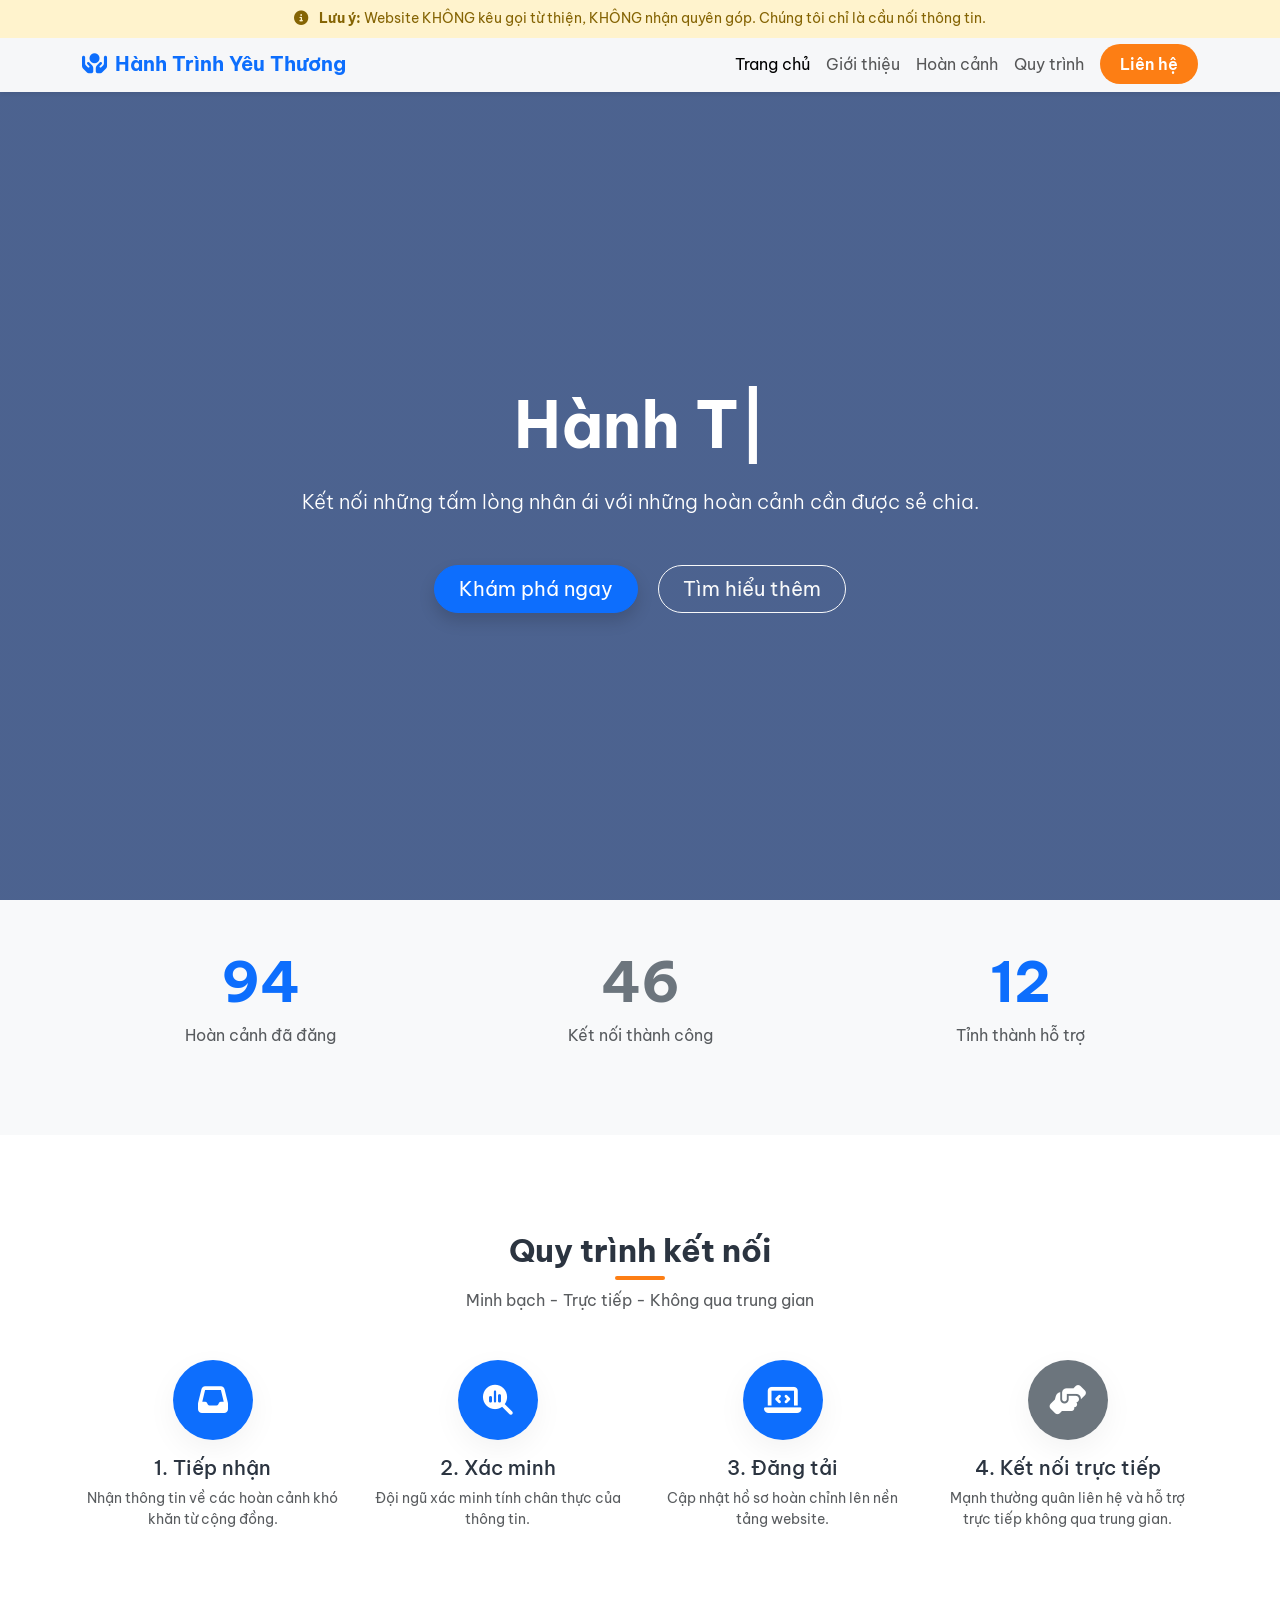
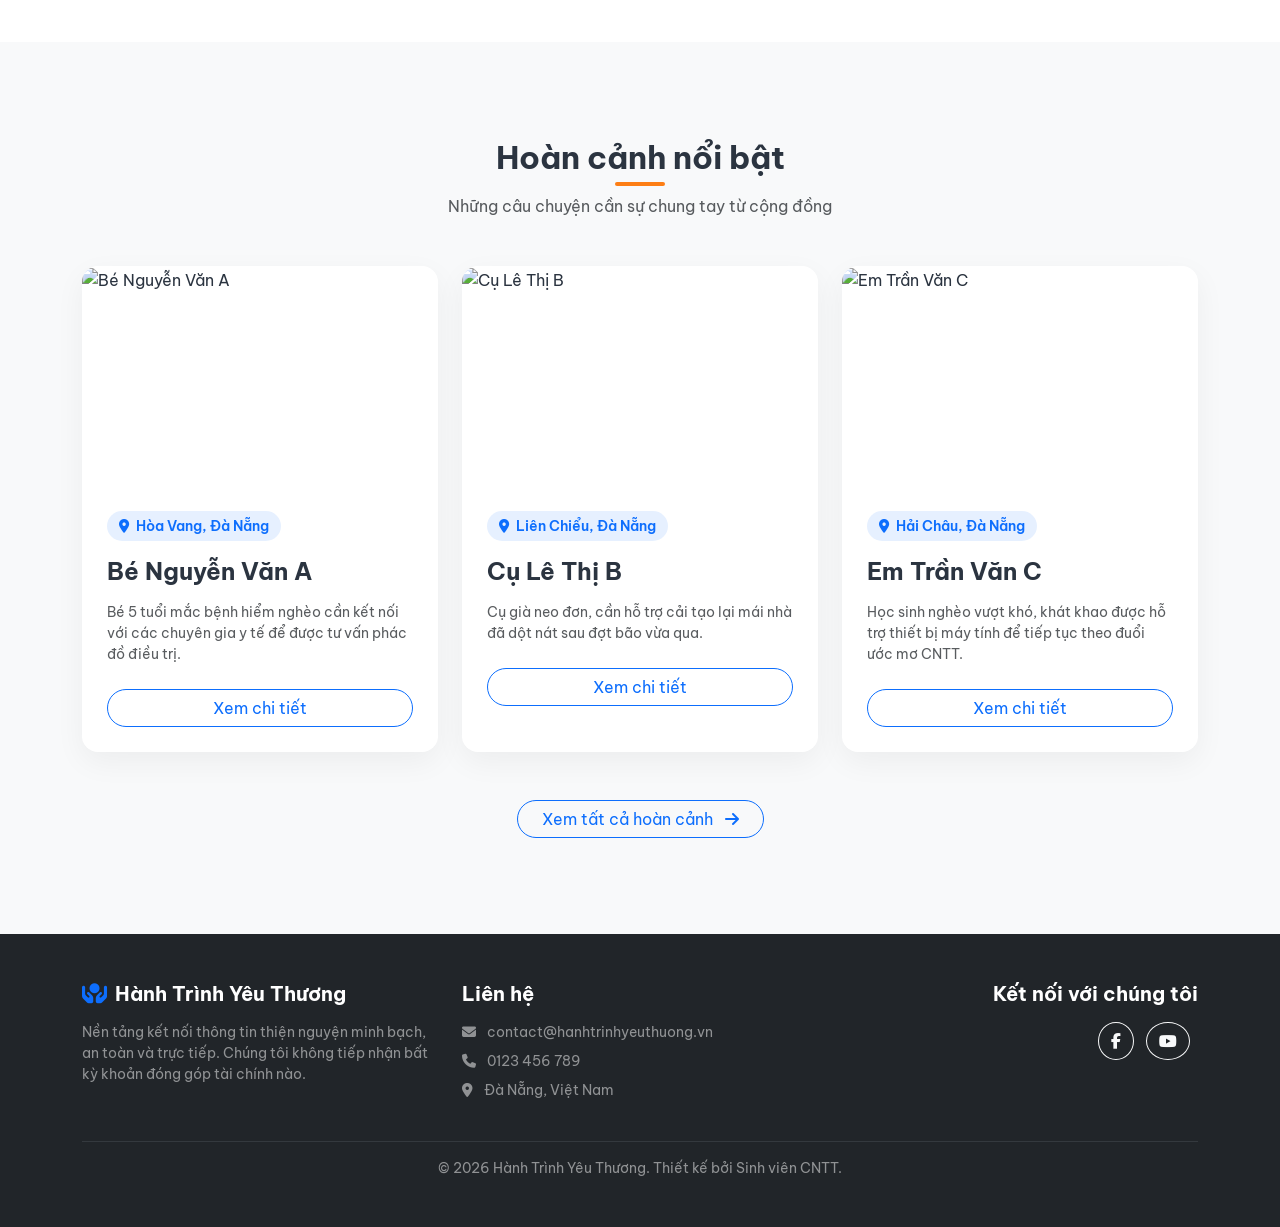
==== index.html @ 18b59dd8 "Add files via upload" ====
<!DOCTYPE html>
<html lang="vi">
<head>
    <meta charset="UTF-8">
    <meta name="viewport" content="width=device-width, initial-scale=1.0">
    <title>Hành Trình Yêu Thương | Cầu Nối Nhân Ái</title>
    
    <link href="https://cdn.jsdelivr.net/npm/bootstrap@5.3.2/dist/css/bootstrap.min.css" rel="stylesheet">
    <link rel="stylesheet" href="https://cdnjs.cloudflare.com/ajax/libs/font-awesome/6.4.2/css/all.min.css">
    <link href="https://unpkg.com/aos@2.3.1/dist/aos.css" rel="stylesheet">
    <link href="https://fonts.googleapis.com/css2?family=Be+Vietnam+Pro:wght@300;400;500;600;700&display=swap" rel="stylesheet">
    <link rel="stylesheet" href="style.css">
</head>
<body>

    <div id="loader">
        <div class="spinner-border text-primary" role="status">
            <span class="visually-hidden">Đang tải...</span>
        </div>
    </div>

    <nav class="navbar navbar-expand-lg fixed-top shadow-sm" id="mainNav">
        <div class="container">
            <a class="navbar-brand fw-bold text-primary" href="#">
                <i class="fa-solid fa-hands-holding-circle me-2"></i>Hành Trình Yêu Thương
            </a>
            <button class="navbar-toggler" type="button" data-bs-toggle="collapse" data-bs-target="#navbarNav">
                <span class="navbar-toggler-icon"></span>
            </button>
            <div class="collapse navbar-collapse" id="navbarNav">
                <ul class="navbar-nav ms-auto">
                    <li class="nav-item"><a class="nav-link active" href="#home">Trang chủ</a></li>
                    <li class="nav-item"><a class="nav-link" href="#about">Giới thiệu</a></li>
                    <li class="nav-item"><a class="nav-link" href="#cases">Hoàn cảnh</a></li>
                    <li class="nav-item"><a class="nav-link" href="#process">Quy trình</a></li>
                    <li class="nav-item"><a class="nav-link btn-contact ms-2" href="#contact">Liên hệ</a></li>
                </ul>
            </div>
        </div>
    </nav>

    <div class="disclaimer-banner">
        <div class="container text-center">
            <i class="fa-solid fa-circle-info me-2"></i>
            <strong>Lưu ý:</strong> Website KHÔNG kêu gọi từ thiện, KHÔNG nhận quyên góp. Chúng tôi chỉ là cầu nối thông tin.
        </div>
    </div>

    <section id="home" class="hero d-flex align-items-center">
        <div class="container text-center text-white" data-aos="fade-up" data-aos-duration="1000">
            <h1 class="display-3 fw-bold mb-4">
                <span id="typing-text"></span><span class="cursor">|</span>
            </h1>
            <p class="lead mb-5">Kết nối những tấm lòng nhân ái với những hoàn cảnh cần được sẻ chia.</p>
            <div>
                <a href="#cases" class="btn btn-primary btn-lg rounded-pill me-3 px-4 shadow">Khám phá ngay</a>
                <a href="#about" class="btn btn-outline-light btn-lg rounded-pill px-4">Tìm hiểu thêm</a>
            </div>
        </div>
    </section>

    <section class="stats-section py-5 bg-light">
        <div class="container">
            <div class="row text-center">
                <div class="col-md-4 mb-4" data-aos="fade-up" data-aos-delay="100">
                    <h2 class="display-4 fw-bold text-primary counter" data-target="150">0</h2>
                    <p class="text-muted">Hoàn cảnh đã đăng</p>
                </div>
                <div class="col-md-4 mb-4" data-aos="fade-up" data-aos-delay="200">
                    <h2 class="display-4 fw-bold text-secondary counter" data-target="85">0</h2>
                    <p class="text-muted">Kết nối thành công</p>
                </div>
                <div class="col-md-4 mb-4" data-aos="fade-up" data-aos-delay="300">
                    <h2 class="display-4 fw-bold text-primary counter" data-target="12">0</h2>
                    <p class="text-muted">Tỉnh thành hỗ trợ</p>
                </div>
            </div>
        </div>
    </section>

    <section id="process" class="py-5">
        <div class="container py-5">
            <div class="text-center mb-5" data-aos="fade-up">
                <h2 class="fw-bold section-title">Quy trình kết nối</h2>
                <p class="text-muted">Minh bạch - Trực tiếp - Không qua trung gian</p>
            </div>
            <div class="row g-4">
                <div class="col-md-3 text-center" data-aos="zoom-in" data-aos-delay="100">
                    <div class="process-icon bg-primary text-white mb-3"><i class="fa-solid fa-inbox"></i></div>
                    <h5>1. Tiếp nhận</h5>
                    <p class="small text-muted">Nhận thông tin về các hoàn cảnh khó khăn từ cộng đồng.</p>
                </div>
                <div class="col-md-3 text-center" data-aos="zoom-in" data-aos-delay="200">
                    <div class="process-icon bg-primary text-white mb-3"><i class="fa-solid fa-magnifying-glass-chart"></i></div>
                    <h5>2. Xác minh</h5>
                    <p class="small text-muted">Đội ngũ xác minh tính chân thực của thông tin.</p>
                </div>
                <div class="col-md-3 text-center" data-aos="zoom-in" data-aos-delay="300">
                    <div class="process-icon bg-primary text-white mb-3"><i class="fa-solid fa-laptop-code"></i></div>
                    <h5>3. Đăng tải</h5>
                    <p class="small text-muted">Cập nhật hồ sơ hoàn chỉnh lên nền tảng website.</p>
                </div>
                <div class="col-md-3 text-center" data-aos="zoom-in" data-aos-delay="400">
                    <div class="process-icon bg-secondary text-white mb-3"><i class="fa-solid fa-handshake-angle"></i></div>
                    <h5>4. Kết nối trực tiếp</h5>
                    <p class="small text-muted">Mạnh thường quân liên hệ và hỗ trợ trực tiếp không qua trung gian.</p>
                </div>
            </div>
        </div>
    </section>

    <section id="cases" class="py-5 bg-light">
        <div class="container py-5">
            <div class="text-center mb-5" data-aos="fade-up">
                <h2 class="fw-bold section-title">Hoàn cảnh nổi bật</h2>
                <p class="text-muted">Những câu chuyện cần sự chung tay từ cộng đồng</p>
            </div>
            <div class="row g-4" id="cases-container">
                </div>
            <div class="text-center mt-5">
                <a href="#" class="btn btn-outline-primary rounded-pill px-4">Xem tất cả hoàn cảnh <i class="fa-solid fa-arrow-right ms-2"></i></a>
            </div>
        </div>
    </section>

    <footer class="bg-dark text-white py-5">
        <div class="container">
            <div class="row g-4">
                <div class="col-md-4">
                    <h5 class="fw-bold mb-3"><i class="fa-solid fa-hands-holding-circle me-2 text-primary"></i>Hành Trình Yêu Thương</h5>
                    <p class="small text-white-50">Nền tảng kết nối thông tin thiện nguyện minh bạch, an toàn và trực tiếp. Chúng tôi không tiếp nhận bất kỳ khoản đóng góp tài chính nào.</p>
                </div>
                <div class="col-md-4">
                    <h5 class="fw-bold mb-3">Liên hệ</h5>
                    <ul class="list-unstyled small text-white-50">
                        <li class="mb-2"><i class="fa-solid fa-envelope me-2"></i> contact@hanhtrinhyeuthuong.vn</li>
                        <li class="mb-2"><i class="fa-solid fa-phone me-2"></i> 0123 456 789</li>
                        <li class="mb-2"><i class="fa-solid fa-location-dot me-2"></i> Đà Nẵng, Việt Nam</li>
                    </ul>
                </div>
                <div class="col-md-4 text-md-end">
                    <h5 class="fw-bold mb-3">Kết nối với chúng tôi</h5>
                    <a href="#" class="btn btn-outline-light rounded-circle me-2"><i class="fa-brands fa-facebook-f"></i></a>
                    <a href="#" class="btn btn-outline-light rounded-circle me-2"><i class="fa-brands fa-youtube"></i></a>
                </div>
            </div>
            <hr class="mt-4 mb-3 border-secondary">
            <div class="text-center small text-white-50">
                &copy; 2026 Hành Trình Yêu Thương. Thiết kế bởi Sinh viên CNTT.
            </div>
        </div>
    </footer>

    <a href="#" id="back-to-top" class="btn btn-primary rounded-circle"><i class="fa-solid fa-arrow-up"></i></a>

    <script src="https://cdn.jsdelivr.net/npm/bootstrap@5.3.2/dist/js/bootstrap.bundle.min.js"></script>
    <script src="https://unpkg.com/aos@2.3.1/dist/aos.js"></script>
    <script src="script.js"></script>
</body>
</html>
---- style.css ----
/* VARIABLES */
:root {
    --primary-color: #0d6efd; /* Xanh dương chuyên nghiệp */
    --secondary-color: #fd7e14; /* Cam nhạt, ấm áp */
    --text-dark: #2b3440;
    --text-muted: #6c757d;
    --bg-light: #f8f9fa;
    --card-shadow: 0 10px 30px rgba(0, 0, 0, 0.05);
    --hover-shadow: 0 15px 35px rgba(13, 110, 253, 0.15);
    --border-radius: 16px;
}

body {
    font-family: 'Be Vietnam Pro', sans-serif;
    color: var(--text-dark);
    scroll-behavior: smooth;
    overflow-x: hidden;
}

/* LOADER */
#loader {
    position: fixed;
    inset: 0;
    background: white;
    z-index: 9999;
    display: flex;
    justify-content: center;
    align-items: center;
    transition: opacity 0.5s ease;
}

/* NAVBAR & DISCLAIMER */
.disclaimer-banner {
    background-color: #fff3cd;
    color: #856404;
    font-size: 0.9rem;
    padding: 8px 0;
    position: fixed;
    top: 0;
    width: 100%;
    z-index: 1040;
}

#mainNav {
    top: 36px; /* Below disclaimer */
    background: rgba(255, 255, 255, 0.95);
    backdrop-filter: blur(10px);
    transition: all 0.3s ease;
}

.btn-contact {
    background-color: var(--secondary-color);
    color: white !important;
    border-radius: 50px;
    padding: 8px 20px !important;
    font-weight: 600;
}

.btn-contact:hover {
    background-color: #e86b00;
    transform: translateY(-2px);
}

/* HERO SECTION */
.hero {
    height: 100vh;
    background: linear-gradient(rgba(0, 32, 96, 0.7), rgba(0, 32, 96, 0.7)), 
                url('https://images.unsplash.com/photo-1593113565214-80afcb4a4771?ixlib=rb-4.0.3&auto=format&fit=crop&w=1920&q=80') center/cover no-repeat;
    background-attachment: fixed;
    padding-top: 100px;
}

.cursor {
    animation: blink 0.7s infinite;
}
@keyframes blink { 0%, 100% { opacity: 1; } 50% { opacity: 0; } }

/* SECTION TITLES */
.section-title {
    position: relative;
    display: inline-block;
    padding-bottom: 10px;
}
.section-title::after {
    content: '';
    position: absolute;
    width: 50px;
    height: 4px;
    background: var(--secondary-color);
    bottom: 0;
    left: 50%;
    transform: translateX(-50%);
    border-radius: 2px;
}

/* PROCESS ICONS */
.process-icon {
    width: 80px;
    height: 80px;
    border-radius: 50%;
    display: flex;
    justify-content: center;
    align-items: center;
    font-size: 30px;
    margin: 0 auto;
    box-shadow: var(--card-shadow);
    transition: transform 0.3s ease;
}
.process-icon:hover {
    transform: scale(1.1) rotate(5deg);
}

/* CARDS */
.case-card {
    border: none;
    border-radius: var(--border-radius);
    overflow: hidden;
    box-shadow: var(--card-shadow);
    transition: all 0.4s ease;
    background: white;
    height: 100%;
}
.case-card:hover {
    transform: translateY(-10px);
    box-shadow: var(--hover-shadow);
}
.case-img-wrap {
    overflow: hidden;
    height: 220px;
}
.case-img-wrap img {
    width: 100%;
    height: 100%;
    object-fit: cover;
    transition: transform 0.5s ease;
}
.case-card:hover .case-img-wrap img {
    transform: scale(1.08);
}
.card-body {
    padding: 25px;
}
.location-badge {
    background: rgba(13, 110, 253, 0.1);
    color: var(--primary-color);
    padding: 5px 12px;
    border-radius: 20px;
    font-size: 0.85rem;
    font-weight: 600;
}

/* BACK TO TOP */
#back-to-top {
    position: fixed;
    bottom: 30px;
    right: 30px;
    z-index: 99;
    display: none;
    width: 45px;
    height: 45px;
    align-items: center;
    justify-content: center;
    box-shadow: var(--hover-shadow);
}
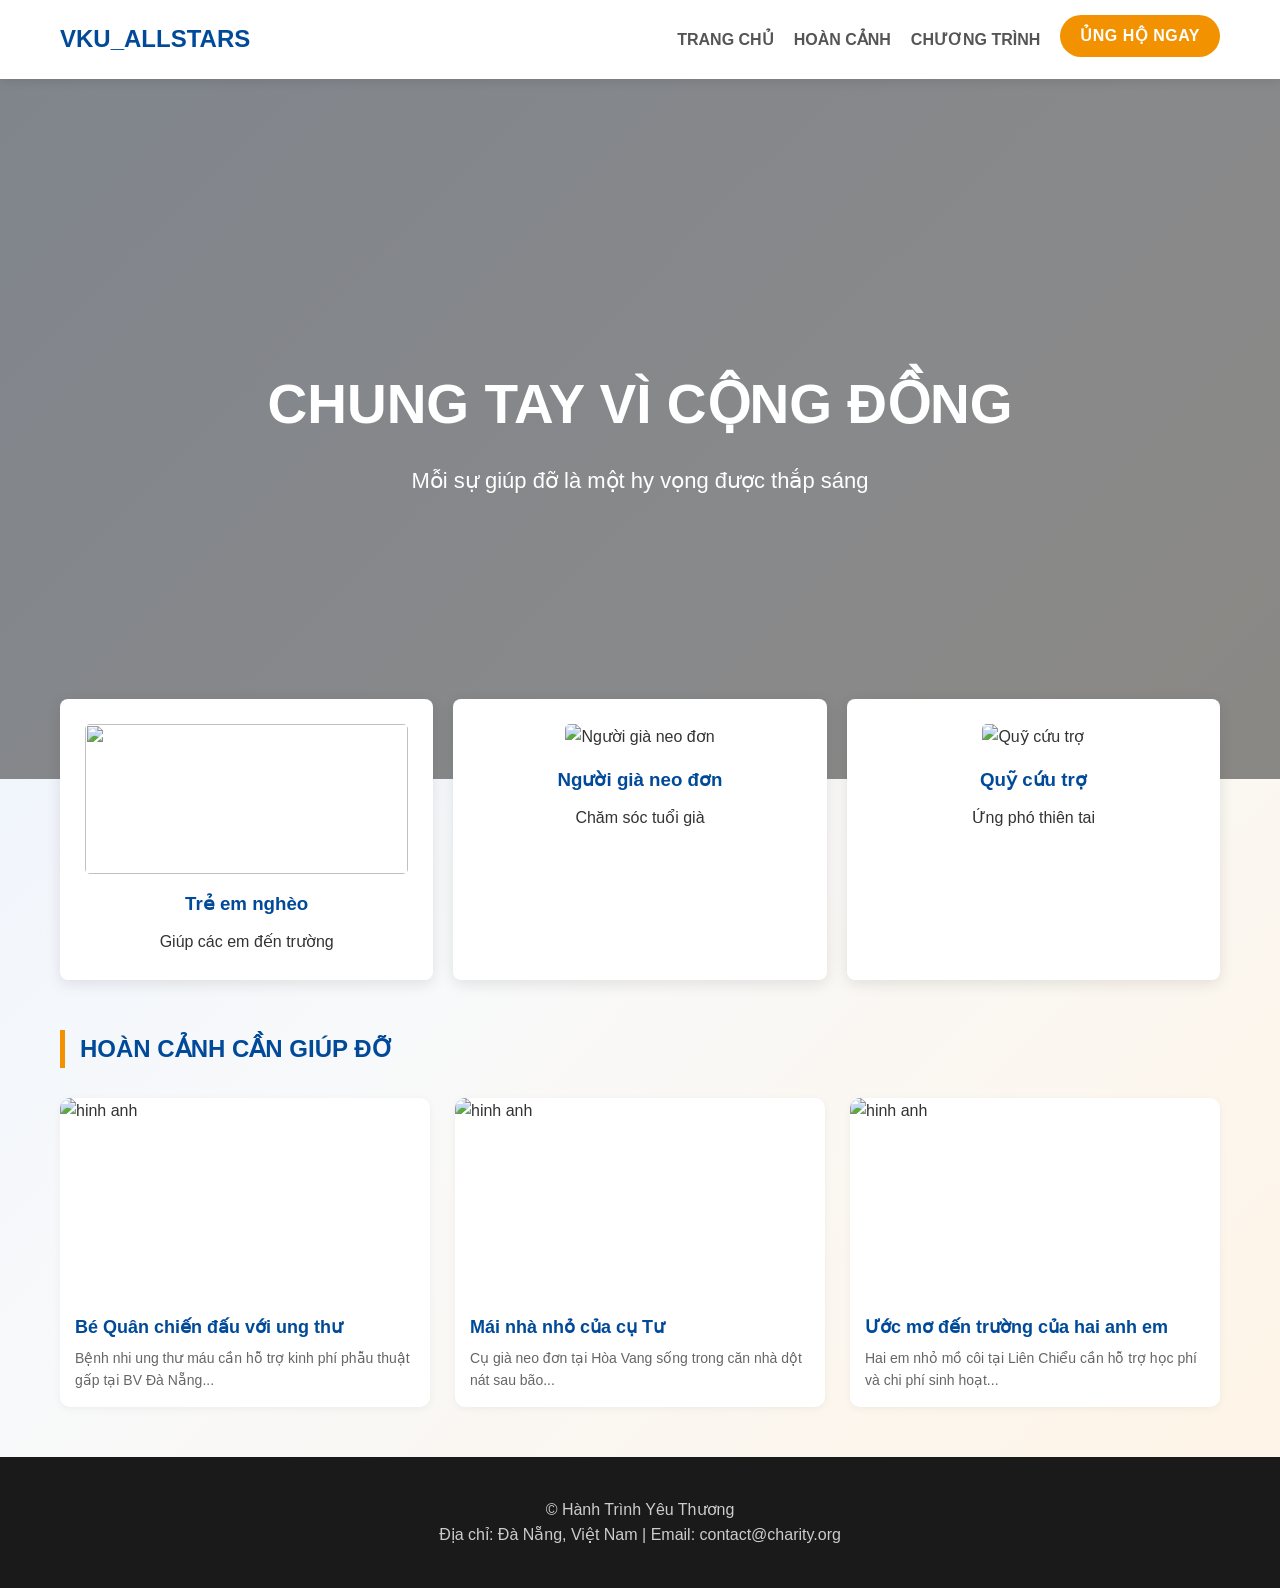
==== commit d124da68: "Add files via upload" ====
--- a/index.html
+++ b/index.html
@@ -3,158 +3,187 @@
 <head>
     <meta charset="UTF-8">
     <meta name="viewport" content="width=device-width, initial-scale=1.0">
-    <title>Hành Trình Yêu Thương | Cầu Nối Nhân Ái</title>
-    
-    <link href="https://cdn.jsdelivr.net/npm/bootstrap@5.3.2/dist/css/bootstrap.min.css" rel="stylesheet">
-    <link rel="stylesheet" href="https://cdnjs.cloudflare.com/ajax/libs/font-awesome/6.4.2/css/all.min.css">
-    <link href="https://unpkg.com/aos@2.3.1/dist/aos.css" rel="stylesheet">
-    <link href="https://fonts.googleapis.com/css2?family=Be+Vietnam+Pro:wght@300;400;500;600;700&display=swap" rel="stylesheet">
+    <title>Đà Nẵng Charity - Kết nối yêu thương</title>
     <link rel="stylesheet" href="style.css">
 </head>
 <body>
 
-    <div id="loader">
-        <div class="spinner-border text-primary" role="status">
-            <span class="visually-hidden">Đang tải...</span>
+    <header>
+        <div class="top-header">
+            <div class="logo">VKU_ALLSTARS</div>
+            <nav>
+                <ul>
+                    <li><a href="trangchu.html">TRANG CHỦ</a></li>
+                    <li><a href="danhsach.html">HOÀN CẢNH</a></li>
+                    <li class="dropdown">
+   <a>CHƯƠNG TRÌNH</a>
+
+    <ul class="dropdown-menu">
+        <li><a href="tiepsucdentruong.html">Tiếp sức đến trường</a></li>
+        <li><a href="buacomyeuthuong.html">Bữa cơm yêu thương</a></li>
+        <li><a href="cuutromientrung.html">Cứu trợ miền Trung</a></li>
+    </ul>
+</li>
+                    
+                    <li><a href="ungho.html" class="nav-donate">ỦNG HỘ NGAY</a></li>
+
+                </ul>
+            </nav>
         </div>
+    </header>   
+
+    <section class="banner">
+
+    <div class="slides">
+        <div class="slide"></div>
+        <div class="slide"></div>
+        <div class="slide"></div>
     </div>
 
-    <nav class="navbar navbar-expand-lg fixed-top shadow-sm" id="mainNav">
-        <div class="container">
-            <a class="navbar-brand fw-bold text-primary" href="#">
-                <i class="fa-solid fa-hands-holding-circle me-2"></i>Hành Trình Yêu Thương
-            </a>
-            <button class="navbar-toggler" type="button" data-bs-toggle="collapse" data-bs-target="#navbarNav">
-                <span class="navbar-toggler-icon"></span>
-            </button>
-            <div class="collapse navbar-collapse" id="navbarNav">
-                <ul class="navbar-nav ms-auto">
-                    <li class="nav-item"><a class="nav-link active" href="#home">Trang chủ</a></li>
-                    <li class="nav-item"><a class="nav-link" href="#about">Giới thiệu</a></li>
-                    <li class="nav-item"><a class="nav-link" href="#cases">Hoàn cảnh</a></li>
-                    <li class="nav-item"><a class="nav-link" href="#process">Quy trình</a></li>
-                    <li class="nav-item"><a class="nav-link btn-contact ms-2" href="#contact">Liên hệ</a></li>
-                </ul>
-            </div>
-        </div>
-    </nav>
-
-    <div class="disclaimer-banner">
-        <div class="container text-center">
-            <i class="fa-solid fa-circle-info me-2"></i>
-            <strong>Lưu ý:</strong> Website KHÔNG kêu gọi từ thiện, KHÔNG nhận quyên góp. Chúng tôi chỉ là cầu nối thông tin.
-        </div>
+    <div class="overlay">
+        <h1>Chung tay vì cộng đồng</h1>
+        <p>Mỗi sự giúp đỡ là một hy vọng được thắp sáng</p>
     </div>
 
-    <section id="home" class="hero d-flex align-items-center">
-        <div class="container text-center text-white" data-aos="fade-up" data-aos-duration="1000">
-            <h1 class="display-3 fw-bold mb-4">
-                <span id="typing-text"></span><span class="cursor">|</span>
-            </h1>
-            <p class="lead mb-5">Kết nối những tấm lòng nhân ái với những hoàn cảnh cần được sẻ chia.</p>
-            <div>
-                <a href="#cases" class="btn btn-primary btn-lg rounded-pill me-3 px-4 shadow">Khám phá ngay</a>
-                <a href="#about" class="btn btn-outline-light btn-lg rounded-pill px-4">Tìm hiểu thêm</a>
-            </div>
+</section>
+
+    <section class="services">
+        <div class="box">
+            <a href="danhsach2.html">
+                <img src="anh_lam_web\anh6.jpg" style="width:100%; height:150px; object-fit:cover; border-radius:5px; margin-bottom:15px;">
+                <h3>Trẻ em nghèo</h3>
+                <p>Giúp các em đến trường</p>
+            </a>    
+        </div>
+        <div class="box">
+            <a href="danhsach3.html">
+                <img src="anh_lam_web\anh17.webp" alt="Người già neo đơn" style="width:100%; height:150px; object-fit:cover; border-radius:5px; margin-bottom:15px;">
+                <h3>Người già neo đơn</h3>
+                <p>Chăm sóc tuổi già</p>
+            </a>    
+        </div>
+        <div class="box">
+            <a href="danhsach4.html">
+                <img src="anh_lam_web\anh7.jpg" alt="Quỹ cứu trợ" style="width:100%; height:150px; object-fit:cover; border-radius:5px; margin-bottom:15px;">
+                <h3>Quỹ cứu trợ</h3>
+                <p>Ứng phó thiên tai</p>
+            </a>    
         </div>
     </section>
 
-    <section class="stats-section py-5 bg-light">
-        <div class="container">
-            <div class="row text-center">
-                <div class="col-md-4 mb-4" data-aos="fade-up" data-aos-delay="100">
-                    <h2 class="display-4 fw-bold text-primary counter" data-target="150">0</h2>
-                    <p class="text-muted">Hoàn cảnh đã đăng</p>
-                </div>
-                <div class="col-md-4 mb-4" data-aos="fade-up" data-aos-delay="200">
-                    <h2 class="display-4 fw-bold text-secondary counter" data-target="85">0</h2>
-                    <p class="text-muted">Kết nối thành công</p>
-                </div>
-                <div class="col-md-4 mb-4" data-aos="fade-up" data-aos-delay="300">
-                    <h2 class="display-4 fw-bold text-primary counter" data-target="12">0</h2>
-                    <p class="text-muted">Tỉnh thành hỗ trợ</p>
-                </div>
-            </div>
-        </div>
+    <section class="news">
+        <h2>HOÀN CẢNH CẦN GIÚP ĐỠ</h2>
+        <div class="news-container">
+
+    <a href="#popup1" class="news-card">
+        <img src="anh_lam_web\anh18.webp" alt="hinh anh">
+        <h3>Bé Quân chiến đấu với ung thư</h3>
+        <p>Bệnh nhi ung thư máu cần hỗ trợ kinh phí phẫu thuật gấp tại BV Đà Nẵng...</p>
+    </a>
+
+    <a href="#popup2" class="news-card">
+        <img src="anh_lam_web\anh20.jpg" alt="hinh anh">
+        <h3>Mái nhà nhỏ của cụ Tư</h3>
+        <p>Cụ già neo đơn tại Hòa Vang sống trong căn nhà dột nát sau bão...</p>
+    </a>
+
+    <a href="#popup3" class="news-card">
+        <img src="anh_lam_web\anh21.jpg" alt="hinh anh">
+        <h3>Ước mơ đến trường của hai anh em</h3>
+        <p>Hai em nhỏ mồ côi tại Liên Chiểu cần hỗ trợ học phí và chi phí sinh hoạt...</p>
+    </a>
+
+</div>
     </section>
 
-    <section id="process" class="py-5">
-        <div class="container py-5">
-            <div class="text-center mb-5" data-aos="fade-up">
-                <h2 class="fw-bold section-title">Quy trình kết nối</h2>
-                <p class="text-muted">Minh bạch - Trực tiếp - Không qua trung gian</p>
-            </div>
-            <div class="row g-4">
-                <div class="col-md-3 text-center" data-aos="zoom-in" data-aos-delay="100">
-                    <div class="process-icon bg-primary text-white mb-3"><i class="fa-solid fa-inbox"></i></div>
-                    <h5>1. Tiếp nhận</h5>
-                    <p class="small text-muted">Nhận thông tin về các hoàn cảnh khó khăn từ cộng đồng.</p>
-                </div>
-                <div class="col-md-3 text-center" data-aos="zoom-in" data-aos-delay="200">
-                    <div class="process-icon bg-primary text-white mb-3"><i class="fa-solid fa-magnifying-glass-chart"></i></div>
-                    <h5>2. Xác minh</h5>
-                    <p class="small text-muted">Đội ngũ xác minh tính chân thực của thông tin.</p>
-                </div>
-                <div class="col-md-3 text-center" data-aos="zoom-in" data-aos-delay="300">
-                    <div class="process-icon bg-primary text-white mb-3"><i class="fa-solid fa-laptop-code"></i></div>
-                    <h5>3. Đăng tải</h5>
-                    <p class="small text-muted">Cập nhật hồ sơ hoàn chỉnh lên nền tảng website.</p>
-                </div>
-                <div class="col-md-3 text-center" data-aos="zoom-in" data-aos-delay="400">
-                    <div class="process-icon bg-secondary text-white mb-3"><i class="fa-solid fa-handshake-angle"></i></div>
-                    <h5>4. Kết nối trực tiếp</h5>
-                    <p class="small text-muted">Mạnh thường quân liên hệ và hỗ trợ trực tiếp không qua trung gian.</p>
-                </div>
-            </div>
+    <div id="popup1" class="popup">
+        <div class="popup-content">
+           <a href="#close" class="close-btn">×</a>
+            <h2>Chi tiết hoàn cảnh</h2>
+            <hr><br>
+            <p>
+                <img src="anh_lam_web/anh18.webp" alt="">
+    Bé Minh Quân, 7 tuổi, hiện đang điều trị bệnh ung thư máu tại
+    Bệnh viện Đà Nẵng. Cha em làm phụ hồ, mẹ bán vé số nên thu nhập
+    không ổn định. Suốt nhiều tháng qua, gia đình đã vay mượn khắp nơi
+    để có tiền chữa trị cho em.
+</p>
+
+<br>
+
+<p>
+    Mỗi đợt hóa trị kéo dài khiến sức khỏe bé ngày càng yếu đi,
+    tóc rụng nhiều và thường xuyên phải nhập viện khẩn cấp.
+    Dù vậy, Quân vẫn luôn mong muốn được tiếp tục đến trường
+    và gặp lại bạn bè như trước.
+</p>
+
+<br>
+
+<p>
+    Hiện gia đình không còn đủ khả năng chi trả viện phí,
+    thuốc men và chi phí sinh hoạt trong thời gian điều trị.
+    Rất mong nhận được sự chung tay giúp đỡ từ cộng đồng
+    để bé có thêm cơ hội tiếp tục chữa bệnh.
+</p>
+            <br>
+            <a href="ungho.html" class="btn" style="text-decoration:none;">ỦNG HỘ NGAY</a>
         </div>
-    </section>
+    </div>
+<div id="popup2" class="popup">
+    <div class="popup-content">
+        <a href="#close" class="close-btn">×</a>
 
-    <section id="cases" class="py-5 bg-light">
-        <div class="container py-5">
-            <div class="text-center mb-5" data-aos="fade-up">
-                <h2 class="fw-bold section-title">Hoàn cảnh nổi bật</h2>
-                <p class="text-muted">Những câu chuyện cần sự chung tay từ cộng đồng</p>
-            </div>
-            <div class="row g-4" id="cases-container">
-                </div>
-            <div class="text-center mt-5">
-                <a href="#" class="btn btn-outline-primary rounded-pill px-4">Xem tất cả hoàn cảnh <i class="fa-solid fa-arrow-right ms-2"></i></a>
-            </div>
-        </div>
-    </section>
+        <h2>Chi tiết hoàn cảnh</h2>
+        <hr><br>
 
-    <footer class="bg-dark text-white py-5">
-        <div class="container">
-            <div class="row g-4">
-                <div class="col-md-4">
-                    <h5 class="fw-bold mb-3"><i class="fa-solid fa-hands-holding-circle me-2 text-primary"></i>Hành Trình Yêu Thương</h5>
-                    <p class="small text-white-50">Nền tảng kết nối thông tin thiện nguyện minh bạch, an toàn và trực tiếp. Chúng tôi không tiếp nhận bất kỳ khoản đóng góp tài chính nào.</p>
-                </div>
-                <div class="col-md-4">
-                    <h5 class="fw-bold mb-3">Liên hệ</h5>
-                    <ul class="list-unstyled small text-white-50">
-                        <li class="mb-2"><i class="fa-solid fa-envelope me-2"></i> contact@hanhtrinhyeuthuong.vn</li>
-                        <li class="mb-2"><i class="fa-solid fa-phone me-2"></i> 0123 456 789</li>
-                        <li class="mb-2"><i class="fa-solid fa-location-dot me-2"></i> Đà Nẵng, Việt Nam</li>
-                    </ul>
-                </div>
-                <div class="col-md-4 text-md-end">
-                    <h5 class="fw-bold mb-3">Kết nối với chúng tôi</h5>
-                    <a href="#" class="btn btn-outline-light rounded-circle me-2"><i class="fa-brands fa-facebook-f"></i></a>
-                    <a href="#" class="btn btn-outline-light rounded-circle me-2"><i class="fa-brands fa-youtube"></i></a>
-                </div>
-            </div>
-            <hr class="mt-4 mb-3 border-secondary">
-            <div class="text-center small text-white-50">
-                &copy; 2026 Hành Trình Yêu Thương. Thiết kế bởi Sinh viên CNTT.
-            </div>
-        </div>
+        <p>
+            <img src="anh_lam_web/anh20.jpg" alt="">
+            Cụ bà 78 tuổi hiện đang sống một mình tại huyện Hòa Vang.
+            Sau đợt mưa bão vừa qua, căn nhà cấp 4 đã xuống cấp nghiêm trọng,
+            mái tôn bị tốc, tường nứt và thường xuyên bị dột khi trời mưa.
+        </p>
+
+        <br>
+
+        <p>
+            Hoàn cảnh khó khăn khiến cụ không đủ khả năng sửa chữa nhà cửa
+            cũng như trang trải chi phí sinh hoạt hằng ngày.
+            Rất mong nhận được sự chung tay hỗ trợ từ cộng đồng.
+        </p>
+
+        <br>
+
+        <a href="ungho.html" class="btn" style="text-decoration:none;">
+            ỦNG HỘ NGAY
+        </a>
+    </div>
+</div>
+<div id="popup3" class="popup">
+    <div class="popup-content">
+        <a href="#close" class="close-btn">×</a>
+        <h2>Chi tiết hoàn cảnh</h2>
+        <hr><br>
+
+        <p>
+            <img src="anh_lam_web/anh21.jpg" alt="">
+            Hai em nhỏ hiện đang sống cùng bà ngoại lớn tuổi tại quận Liên Chiểu.
+            Gia đình không có nguồn thu nhập ổn định nên việc học tập gặp rất nhiều khó khăn.
+            Các em cần được hỗ trợ học phí, sách vở và chi phí sinh hoạt hằng ngày.
+        </p>
+
+        <br>
+
+        <a href="ungho.html" class="btn" style="text-decoration:none;">
+            ỦNG HỘ NGAY
+        </a>
+    </div>
+</div>
+
+    <footer>
+        <p>© Hành Trình Yêu Thương</p>
+        <p>Địa chỉ: Đà Nẵng, Việt Nam | Email: contact@charity.org</p>
     </footer>
 
-    <a href="#" id="back-to-top" class="btn btn-primary rounded-circle"><i class="fa-solid fa-arrow-up"></i></a>
-
-    <script src="https://cdn.jsdelivr.net/npm/bootstrap@5.3.2/dist/js/bootstrap.bundle.min.js"></script>
-    <script src="https://unpkg.com/aos@2.3.1/dist/aos.js"></script>
-    <script src="script.js"></script>
 </body>
 </html>
--- a/style.css
+++ b/style.css
@@ -1,164 +1,1113 @@
-/* VARIABLES */
+/* style.css */
+*{
+    margin: 0;
+    padding: 0;
+    box-sizing: border-box;
+    font-family: 'Segoe UI', Tahoma, Geneva, Verdana, sans-serif;
+}
+
 :root {
-    --primary-color: #0d6efd; /* Xanh dương chuyên nghiệp */
-    --secondary-color: #fd7e14; /* Cam nhạt, ấm áp */
-    --text-dark: #2b3440;
-    --text-muted: #6c757d;
+    --primary-color: #004a99; /* Xanh Charity */
+    --secondary-color: #f39200; /* Cam nhấn mạnh */
     --bg-light: #f8f9fa;
-    --card-shadow: 0 10px 30px rgba(0, 0, 0, 0.05);
-    --hover-shadow: 0 15px 35px rgba(13, 110, 253, 0.15);
-    --border-radius: 16px;
+    --text-dark: #333;
 }
 
 body {
-    font-family: 'Be Vietnam Pro', sans-serif;
+    background: linear-gradient(135deg, #e8f1ff, #f8f9fa, #fff4e5);
+    min-height: 100vh;
     color: var(--text-dark);
-    scroll-behavior: smooth;
-    overflow-x: hidden;
-}
-
-/* LOADER */
-#loader {
-    position: fixed;
-    inset: 0;
+    line-height: 1.6;
+}
+
+/* Header & Nav */
+header {
     background: white;
-    z-index: 9999;
+    box-shadow: 0 2px 10px rgba(0,0,0,0.1);
+    position: sticky;
+    top: 0;
+    z-index: 1000;
+}
+
+.top-header {
+    max-width: 1200px;
+    margin: auto;
+    display: flex;
+    justify-content: space-between;
+    align-items: center;
+    padding: 15px 20px;
+}
+
+.logo {
+    font-size: 24px;
+    font-weight: bold;
+    color: var(--primary-color);
+    text-transform: uppercase;
+}
+
+nav ul {
+    display: flex;
+    list-style: none;
+    align-items: center;
+}
+
+nav ul li {
+    margin-left: 20px;
+}
+
+nav ul li a {
+    text-decoration: none;
+    color: #555;
+    font-weight: 600;
+    transition: 0.3s;
+}
+
+nav ul li a:hover {
+    color: var(--primary-color);
+}
+
+/* Nút Quyên góp trên Nav */
+.nav-donate {
+    background: var(--secondary-color);
+    color: white !important;
+    padding: 8px 20px;
+    border-radius: 50px;
+}
+
+/* ===== Banner Slider ===== */
+
+.banner {
+    position: relative;
+    height: 700px; /* cao hơn để bao quát xuống dưới */
+    overflow: hidden;
     display: flex;
     justify-content: center;
     align-items: center;
-    transition: opacity 0.5s ease;
-}
-
-/* NAVBAR & DISCLAIMER */
-.disclaimer-banner {
-    background-color: #fff3cd;
-    color: #856404;
-    font-size: 0.9rem;
-    padding: 8px 0;
+    color: white;
+    text-align: center;
+}
+
+/* Overlay tối */
+.banner::after {
+    content: "";
+    position: absolute;
+    inset: 0;
+    background: rgba(0,0,0,0.45);
+    z-index: 1;
+}
+
+/* Nội dung chữ */
+.overlay {
+    position: relative;
+    z-index: 2;
+}
+
+.overlay h1 {
+    font-size: 55px;
+    margin-bottom: 15px;
+    text-transform: uppercase;
+    animation: fadeUp 1s ease;
+}
+
+.overlay p {
+    font-size: 22px;
+    animation: fadeUp 1.5s ease;
+}
+
+/* Slides */
+.slides {
+    position: absolute;
+    width: 100%;
+    height: 100%;
+}
+
+.slide {
+    position: absolute;
+    width: 100%;
+    height: 100%;
+    opacity: 0;
+    background-size: cover;
+    background-position: center;
+    animation: slider 15s infinite;
+}
+
+.slide:nth-child(1) {
+    background-image: url('anh_lam_web/anh-nguoigia.jpg');
+    animation-delay: 0s;
+}
+
+.slide:nth-child(2) {
+    background-image: url('anh_lam_web/anh3.jpeg');
+    animation-delay: 5s;
+}
+
+.slide:nth-child(3) {
+    background-image: url('anh_lam_web/anh4.jpg');
+    animation-delay: 10s;
+}
+
+@keyframes slider {
+
+    0% {
+        opacity: 0;
+    }
+
+    5% {
+        opacity: 1;
+    }
+
+    30% {
+        opacity: 1;
+    }
+
+    35% {
+        opacity: 0;
+    }
+
+    100% {
+        opacity: 0;
+    }
+}
+
+/* Hiệu ứng chữ */
+@keyframes fadeUp {
+    from {
+        opacity: 0;
+        transform: translateY(30px);
+    }
+
+    to {
+        opacity: 1;
+        transform: translateY(0);
+    }
+}
+
+
+
+/* Services/Categories */
+.services {
+    max-width: 1200px;
+    margin: -80px auto 50px;
+    position: relative;
+    z-index: 10;
+    display: grid;
+    grid-template-columns: repeat(auto-fit, minmax(200px, 1fr));
+    gap: 20px;
+    padding: 0 20px;
+}
+
+.box {
+    background: white;
+    padding: 25px;
+    text-align: center;
+    border-radius: 8px;
+    box-shadow: 0 4px 15px rgba(0,0,0,0.1);
+    transition: transform 0.3s;
+}
+
+.box:hover {
+    transform: translateY(-5px);
+}
+
+.box a { text-decoration: none; color: inherit; }
+.box h3 { color: var(--primary-color); margin-bottom: 10px; }
+
+.news {
+    max-width: 1200px;
+    margin: 50px auto;
+    position: relative;
+    z-index: 20;
+    padding: 0 20px;
+}
+
+.news h2 {
+    border-left: 5px solid var(--secondary-color);
+    padding-left: 15px;
+    margin-bottom: 30px;
+    color: var(--primary-color);
+}
+
+.news-container, .more-content {
+    display: grid;
+    grid-template-columns: repeat(auto-fill, minmax(280px, 1fr));
+    gap: 25px;
+}
+
+.news-card {
+    background: white;
+    border-radius: 10px;
+    overflow: hidden;
+    box-shadow: 0 2px 8px rgba(0,0,0,0.05);
+    text-decoration: none;
+    color: inherit;
+    display: flex;
+    flex-direction: column;
+}
+
+.news-card img {
+    width: 100%;
+    height: 200px;
+    object-fit: cover;
+}
+
+.news-card h3 {
+    padding: 15px 15px 5px;
+    font-size: 18px;
+    color: var(--primary-color);
+}
+
+.news-card p {
+    padding: 0 15px 15px;
+    font-size: 14px;
+    color: #666;
+    flex-grow: 1;
+}
+
+/* Checkbox "Xem thêm" */
+#more { display: none; }
+.more-content { display: none; margin-top: 25px; }
+#more:checked ~ .more-content { display: grid; }
+
+.btn {
+    display: block;
+    margin: 40px auto;
+    padding: 12px 35px;
+    background: var(--primary-color);
+    color: white;
+    border-radius: 5px;
+    cursor: pointer;
+    font-weight: bold;
+}
+
+label.btn::after {
+    content: "XEM TẤT CẢ";
+}
+
+#more:checked ~ label.btn::after {
+    content: "THU GỌN";
+}
+/* Popup */
+.popup {
+    display: none;
+    position: fixed;
+    top: 0; left: 0;
+    width: 100%; height: 100%;
+    background: rgba(0,0,0,0.7);
+    z-index: 2000;
+}
+.popup:target { display: flex; align-items: center; justify-content: center; }
+
+.popup-content {
+    width: 90%;
+    max-width: 700px;
+    background: white;
+    padding: 30px;
+    border-radius: 15px;
+    position: relative;
+    max-height: 85vh;
+    overflow-y: auto;
+}
+
+.close-btn {
+    position: absolute;
+    top: 15px; right: 20px;
+    font-size: 28px;
+    text-decoration: none;
+    color: #333;
+}
+
+/* Footer */
+footer {
+    background: #1a1a1a;
+    color: #ccc;
+    padding: 40px 20px;
+    text-align: center;
+    margin-top: 50px;
+}
+/* Hiệu ứng chung cho tất cả các nút có class .btn hoặc .nav-donate */
+.btn, .nav-donate, .overlay button {
+    transition: all 0.3s ease; /* Tạo độ mượt 0.3 giây khi đổi trạng thái */
+    position: relative;
+    overflow: hidden;
+    display: inline-block;
+    cursor: pointer;
+    text-transform: uppercase;
+    font-weight: 600;
+    letter-spacing: 0.5px;
+}
+
+/* Hiệu ứng nút "ỦNG HỘ NGAY" trên Header */
+.nav-donate:hover {
+    background-color: #d68100 !important; /* Đổi màu cam đậm hơn */
+    transform: translateY(-2px); /* Nhảy lên nhẹ */
+    box-shadow: 0 4px 12px rgba(243, 146, 0, 0.4); /* Thêm bóng đổ màu cam */
+}
+
+/* Hiệu ứng nút trong Popup và nút "Xem tất cả" */
+.btn:hover {
+    background-color: #003366; /* Đổi sang xanh đậm hơn */
+    transform: scale(1.05); /* Phóng to nhẹ 5% */
+    box-shadow: 0 6px 15px rgba(0, 0, 0, 0.2);
+}
+
+/* Hiệu ứng "nhấp nháy" nhẹ để thu hút sự chú ý (Click effect) */
+.btn:active, .nav-donate:active {
+    transform: scale(0.95); /* Thu nhỏ lại khi nhấn chuột vào */
+}
+
+/* Hiệu ứng cho các Card Hoàn Cảnh khi di chuột vào */
+.news-card {
+    transition: transform 0.3s ease, box-shadow 0.3s ease;
+}
+
+.news-card:hover {
+    transform: translateY(-10px); /* Bay lên cao hơn một chút */
+    box-shadow: 0 12px 20px rgba(0,0,0,0.15);
+}
+
+/* Nút Đóng (X) trong Popup */
+.close-btn {
+    transition: transform 0.3s ease, color 0.3s ease;
+}
+
+.close-btn:hover {
+    transform: rotate(90deg); /* Xoay dấu X khi di chuột vào */
+    color: #ff0000;
+}
+/* ===== Donate Form ===== */
+
+.donate-section{
+    padding: 80px 20px;
+    background: #f5f7fb;
+}
+
+.donate-container{
+    max-width: 1200px;
+    margin: auto;
+    display: grid;
+    grid-template-columns: 1fr 1fr;
+    gap: 40px;
+    align-items: center;
+}
+
+.donate-left h2{
+    font-size: 38px;
+    color: var(--primary-color);
+    margin-bottom: 20px;
+}
+
+.donate-left p{
+    margin-bottom: 25px;
+    color: #555;
+    line-height: 1.8;
+}
+
+.donate-left img{
+    width: 100%;
+    border-radius: 15px;
+    box-shadow: 0 5px 20px rgba(0,0,0,0.15);
+}
+
+.donate-right{
+    background: white;
+    padding: 35px;
+    border-radius: 20px;
+    box-shadow: 0 5px 20px rgba(0,0,0,0.08);
+}
+
+.form-group{
+    margin-bottom: 20px;
+}
+
+.form-group label{
+    display: block;
+    margin-bottom: 8px;
+    font-weight: 600;
+    color: #333;
+}
+
+.form-group input,
+.form-group textarea{
+    width: 100%;
+    padding: 14px;
+    border: 1px solid #ddd;
+    border-radius: 10px;
+    outline: none;
+    transition: 0.3s;
+    font-size: 15px;
+}
+
+.form-group input:focus,
+.form-group textarea:focus{
+    border-color: var(--primary-color);
+    box-shadow: 0 0 10px rgba(0,74,153,0.1);
+}
+
+.money-box{
+    display: grid;
+    grid-template-columns: repeat(4,1fr);
+    gap: 10px;
+    margin-bottom: 20px;
+}
+
+.money-box button{
+    padding: 12px;
+    border: none;
+    border-radius: 10px;
+    background: #eef3f9;
+    font-weight: bold;
+    cursor: pointer;
+    transition: 0.3s;
+}
+
+.money-box button:hover{
+    background: var(--primary-color);
+    color: white;
+}
+
+.donate-btn{
+    width: 100%;
+    padding: 15px;
+    border: none;
+    border-radius: 12px;
+    background: var(--secondary-color);
+    color: white;
+    font-size: 16px;
+    font-weight: bold;
+    cursor: pointer;
+    transition: 0.3s;
+}
+
+.donate-btn:hover{
+    background: #d68100;
+    transform: translateY(-2px);
+}
+
+/* Responsive */
+
+@media(max-width: 900px){
+
+    .donate-container{
+        grid-template-columns: 1fr;
+    }
+
+}
+/* Popup cảm ơn */
+
+.thanks-popup{
+    position: fixed;
+    inset: 0;
+    background: rgba(0,0,0,0.6);
+    display: none;
+    justify-content: center;
+    align-items: center;
+    z-index: 9999;
+}
+
+.thanks-box{
+    background: white;
+    padding: 40px;
+    border-radius: 20px;
+    text-align: center;
+    width: 90%;
+    max-width: 400px;
+    animation: popupShow 0.4s ease;
+}
+
+.thanks-box h2{
+    color: var(--primary-color);
+    margin-bottom: 15px;
+}
+
+.thanks-box p{
+    color: #555;
+    margin-bottom: 20px;
+}
+
+.thanks-box button{
+    padding: 12px 30px;
+    border: none;
+    background: var(--secondary-color);
+    color: white;
+    border-radius: 10px;
+    cursor: pointer;
+}
+
+@keyframes popupShow{
+    from{
+        transform: scale(0.7);
+        opacity: 0;
+    }
+
+    to{
+        transform: scale(1);
+        opacity: 1;
+    }
+}
+/* Popup cảm ơn */
+.thanks-popup{
+    display: none;
     position: fixed;
     top: 0;
-    width: 100%;
-    z-index: 1040;
-}
-
-#mainNav {
-    top: 36px; /* Below disclaimer */
-    background: rgba(255, 255, 255, 0.95);
+    left: 0;
+    width: 100%;
+    height: 100%;
+    background: rgba(0,0,0,0.6);
+
+    justify-content: center;
+    align-items: center;
+
+    z-index: 9999;
+}
+
+.thanks-box{
+    background: white;
+    padding: 35px;
+    border-radius: 15px;
+    text-align: center;
+    width: 90%;
+    max-width: 400px;
+}
+
+.thanks-box h2{
+    color: #004a99;
+    margin-bottom: 15px;
+}
+
+.thanks-box button{
+    margin-top: 20px;
+    padding: 10px 25px;
+    border: none;
+    background: #004a99;
+    color: white;
+    border-radius: 6px;
+    cursor: pointer;
+}
+/* Khung form */
+.donate-container{
+    width: 90%;
+    max-width: 1100px;
+    margin: 60px auto;
+    display: grid;
+    grid-template-columns: 1fr 1fr;
+    gap: 40px;
+
+    background: rgba(255,255,255,0.75);
     backdrop-filter: blur(10px);
-    transition: all 0.3s ease;
-}
-
-.btn-contact {
-    background-color: var(--secondary-color);
-    color: white !important;
-    border-radius: 50px;
-    padding: 8px 20px !important;
+
+    border-radius: 25px;
+    overflow: hidden;
+
+    box-shadow: 0 10px 30px rgba(0,0,0,0.1);
+}
+
+/* Bên trái */
+.donate-left{
+    padding: 40px;
+    background: linear-gradient(135deg, #004a99, #0066cc);
+    color: white;
+}
+
+.donate-left h2{
+    font-size: 35px;
+    margin-bottom: 20px;
+    color: #004a99;
+}
+
+.donate-left p{
+    margin-bottom: 25px;
+    line-height: 1.8;
+}
+
+.donate-left{
+    padding: 40px;
+
+    background: linear-gradient(135deg, #f8fbff, #eef5ff);
+
+    color: #333;
+}
+
+/* Bên phải */
+.donate-right{
+    padding: 40px;
+}
+
+/* Input */
+.form-group{
+    margin-bottom: 20px;
+}
+
+.form-group label{
+    display: block;
+    margin-bottom: 8px;
     font-weight: 600;
 }
 
-.btn-contact:hover {
-    background-color: #e86b00;
-    transform: translateY(-2px);
-}
-
-/* HERO SECTION */
-.hero {
-    height: 100vh;
-    background: linear-gradient(rgba(0, 32, 96, 0.7), rgba(0, 32, 96, 0.7)), 
-                url('https://images.unsplash.com/photo-1593113565214-80afcb4a4771?ixlib=rb-4.0.3&auto=format&fit=crop&w=1920&q=80') center/cover no-repeat;
-    background-attachment: fixed;
-    padding-top: 100px;
-}
-
-.cursor {
-    animation: blink 0.7s infinite;
-}
-@keyframes blink { 0%, 100% { opacity: 1; } 50% { opacity: 0; } }
-
-/* SECTION TITLES */
-.section-title {
+.form-group input,
+.form-group textarea{
+    width: 100%;
+    padding: 14px;
+    border: 1px solid #ddd;
+    border-radius: 10px;
+    font-size: 15px;
+}
+
+/* Nút tiền */
+.money-box{
+    display: flex;
+    gap: 10px;
+    margin-bottom: 20px;
+    flex-wrap: wrap;
+}
+
+.money-box button{
+    padding: 10px 20px;
+    border: none;
+    background: #f39200;
+    color: white;
+    border-radius: 8px;
+    cursor: pointer;
+    font-weight: bold;
+    transition: 0.3s;
+}
+
+.money-box button:hover{
+    background: #d97f00;
+    transform: translateY(-3px);
+}
+/* Dropdown menu */
+
+.dropdown-menu{
+    position: absolute;
+    top: 100%;
+    left: 0;
+
+    background: white;
+    min-width: 230px;
+
+    border-radius: 10px;
+    box-shadow: 0 5px 20px rgba(0,0,0,0.15);
+
+    list-style: none;
+
+    display: flex;
+    flex-direction: column;
+
+    padding: 10px 0;
+
+    opacity: 0;
+    visibility: hidden;
+
+    transform: translateY(10px);
+
+    transition: 0.3s;
+
+    z-index: 999;
+}
+.dropdown{
     position: relative;
-    display: inline-block;
-    padding-bottom: 10px;
-}
-.section-title::after {
-    content: '';
-    position: absolute;
-    width: 50px;
-    height: 4px;
-    background: var(--secondary-color);
-    bottom: 0;
-    left: 50%;
-    transform: translateX(-50%);
-    border-radius: 2px;
-}
-
-/* PROCESS ICONS */
-.process-icon {
-    width: 80px;
-    height: 80px;
-    border-radius: 50%;
+}
+
+/* Hiện menu khi hover */
+
+.dropdown:hover .dropdown-menu{
+    opacity: 1;
+    visibility: visible;
+    transform: translateY(0);
+}
+
+/* Các item bên trong */
+
+.dropdown-menu li{
+    margin: 0;
+    width: 100%;
+}
+
+.dropdown-menu li a{
+    display: block;
+    padding: 14px 18px;
+    color: #333;
+    text-decoration: none;
+    transition: 0.3s;
+}
+
+.dropdown-menu li a:hover{
+    background: #f5f7fb;
+    color: #004a99;
+}
+/* ===== Trang Bữa Cơm Yêu Thương ===== */
+
+.meal-banner{
+    background:
+    linear-gradient(rgba(0,0,0,0.45),
+    rgba(0,0,0,0.45)),
+    url('anh_lam_web/anh27.jpg');
+
+    background-size: cover;
+    background-position: center;
+
     display: flex;
     justify-content: center;
     align-items: center;
-    font-size: 30px;
-    margin: 0 auto;
-    box-shadow: var(--card-shadow);
-    transition: transform 0.3s ease;
-}
-.process-icon:hover {
-    transform: scale(1.1) rotate(5deg);
-}
-
-/* CARDS */
-.case-card {
-    border: none;
-    border-radius: var(--border-radius);
-    overflow: hidden;
-    box-shadow: var(--card-shadow);
-    transition: all 0.4s ease;
+
+    text-align: center;
+    color: white;
+
+    padding: 20px;
+}
+
+.program-overlay h1{
+    font-size: 55px;
+    margin-bottom: 15px;
+}
+
+.program-overlay p{
+    font-size: 22px;
+}
+
+.program-section{
+    padding: 70px 20px;
+}
+
+.program-container{
+    width: 90%;
+    max-width: 1100px;
+    margin: auto;
+}
+
+.program-content{
     background: white;
-    height: 100%;
-}
-.case-card:hover {
-    transform: translateY(-10px);
-    box-shadow: var(--hover-shadow);
-}
-.case-img-wrap {
-    overflow: hidden;
-    height: 220px;
-}
-.case-img-wrap img {
-    width: 100%;
-    height: 100%;
+
+    padding: 40px;
+
+    border-radius: 20px;
+
+    box-shadow: 0 5px 20px rgba(0,0,0,0.08);
+}
+
+.program-content h2{
+    color: #004a99;
+    font-size: 34px;
+    margin-bottom: 25px;
+}
+
+.program-content p{
+    margin-bottom: 20px;
+    font-size: 17px;
+    color: #555;
+    line-height: 1.8;
+}
+
+/* Gallery */
+
+.program-gallery{
+    max-width: 1200px;
+
+    margin: 20px auto 0;
+
+    display: grid;
+
+    grid-template-columns: 1fr;
+
+    gap: 25px;
+
+    padding: 0 20px;
+}
+
+.program-gallery img{
+    width: 100%;
+
+    height: 450px;
+
     object-fit: cover;
-    transition: transform 0.5s ease;
-}
-.case-card:hover .case-img-wrap img {
-    transform: scale(1.08);
-}
-.card-body {
-    padding: 25px;
-}
-.location-badge {
-    background: rgba(13, 110, 253, 0.1);
-    color: var(--primary-color);
-    padding: 5px 12px;
+
     border-radius: 20px;
-    font-size: 0.85rem;
-    font-weight: 600;
-}
-
-/* BACK TO TOP */
-#back-to-top {
-    position: fixed;
-    bottom: 30px;
-    right: 30px;
-    z-index: 99;
-    display: none;
-    width: 45px;
-    height: 45px;
+
+    box-shadow: 0 5px 20px rgba(0,0,0,0.12);
+
+    transition: 0.3s;
+}
+
+.program-gallery img:hover{
+    transform: scale(1.02);
+}
+/* Responsive */
+
+@media(max-width:768px){
+
+    .program-overlay h1{
+        font-size: 38px;
+    }
+
+    .program-overlay p{
+        font-size: 18px;
+    }
+
+    .program-content{
+        padding: 25px;
+    }
+
+}
+/* ===== Layout video + nội dung ===== */
+
+.program-container{
+    width: 90%;
+    max-width: 1200px;
+
+    margin: auto;
+
+    display: grid;
+    grid-template-columns: 1fr 1fr;
+
+    gap: 40px;
+
     align-items: center;
+}
+
+.program-video video{
+    width: 100%;
+
+    border-radius: 20px;
+
+    box-shadow: 0 5px 20px rgba(0,0,0,0.15);
+}
+
+.program-content{
+    background: white;
+
+    padding: 35px;
+
+    border-radius: 20px;
+
+    box-shadow: 0 5px 20px rgba(0,0,0,0.08);
+}
+
+.program-content h2{
+    color: #004a99;
+
+    font-size: 36px;
+
+    margin-bottom: 20px;
+}
+
+.program-content p{
+    margin-bottom: 18px;
+
+    color: #555;
+
+    line-height: 1.8;
+
+    font-size: 16px;
+}
+
+/* Responsive */
+
+@media(max-width:900px){
+
+    .program-container{
+        grid-template-columns: 1fr;
+    }
+
+}
+/* ===== Banner Tiếp sức đến trường ===== */
+
+/* ===== Banner Tiếp sức đến trường ===== */
+
+.school-banner{
+    background:
+    linear-gradient(rgba(0,0,0,0.45),
+    rgba(0,0,0,0.45)),
+    url('anh_lam_web/anh30.JPG');
+
+    background-size: cover;
+    background-position: center;
+}
+/* Banner chương trình */
+
+/* Banner chung */
+
+.program-banner{
+    width: 100%;
+    height: 500px;
+
+    background-size: cover;
+    background-position: center;
+
+    display: flex;
     justify-content: center;
-    box-shadow: var(--hover-shadow);
+    align-items: center;
+
+    text-align: center;
+    color: white;
+}
+
+/* Chữ trên banner */
+
+.program-overlay h1{
+    font-size: 55px;
+    margin-bottom: 15px;
+    text-transform: uppercase;
+}
+
+.program-overlay p{
+    font-size: 22px;
+}
+
+/* Nội dung chương trình */
+
+.program-section{
+    padding: 70px 20px;
+}
+
+.program-container{
+    max-width: 1200px;
+    margin: auto;
+
+    display: grid;
+    grid-template-columns: 1fr 1fr;
+
+    gap: 50px;
+    align-items: center;
+}
+
+/* Video */
+
+.program-video video{
+    width: 100%;
+    border-radius: 20px;
+
+    box-shadow: 0 10px 25px rgba(0,0,0,0.15);
+}
+
+/* Nội dung */
+
+.program-content h2{
+    font-size: 38px;
+    color: #004a99;
+    margin-bottom: 20px;
+}
+
+.program-content p{
+    font-size: 17px;
+    margin-bottom: 18px;
+    color: #555;
+    line-height: 1.8;
+}
+
+/* Gallery */
+
+.program-gallery{
+    max-width: 1200px;
+    margin: 40px auto 0;
+
+    display: grid;
+    grid-template-columns: repeat(3,1fr);
+
+    gap: 20px;
+}
+
+.program-gallery img{
+    width: 100%;
+    height: 250px;
+
+    object-fit: cover;
+
+    border-radius: 15px;
+
+    transition: 0.3s;
+}
+
+.program-gallery img:hover{
+    transform: scale(1.03);
+}
+
+/* Responsive */
+
+@media(max-width: 900px){
+
+    .program-container{
+        grid-template-columns: 1fr;
+    }
+
+    .program-gallery{
+        grid-template-columns: 1fr;
+    }
+
+    .program-overlay h1{
+        font-size: 38px;
+    }
+
+}
+/* Banner cứu trợ miền Trung */
+
+.flood-banner{
+    background:
+    linear-gradient(rgba(0,0,0,0.45),
+    rgba(0,0,0,0.45)),
+    url('anh_lam_web/anh35.jpg');
+
+    background-size: cover;
+    background-position: center;
+}
+
+/* Ảnh bên trái */
+
+.program-video img{
+    width: 100%;
+    height: 450px;
+
+    object-fit: cover;
+
+    border-radius: 20px;
+
+    box-shadow: 0 10px 25px rgba(0,0,0,0.15);
+}
+/* Banner cứu trợ miền Trung */
+
+.flood-banner{
+    background:
+    linear-gradient(rgba(0,0,0,0.45),
+    rgba(0,0,0,0.45)),
+    url('anh_lam_web/anh34.jpg');
+
+    background-size: cover;
+    background-position: center;
+}
+
+/* Ảnh bên trái */
+
+.program-video img{
+    width: 100%;
+    height: 450px;
+
+    object-fit: cover;
+
+    border-radius: 20px;
+
+    box-shadow: 0 10px 25px rgba(0,0,0,0.15);
+}
+.popup-content img{
+    width: 100%;
+    height: 200px;
+    object-fit: cover;
+}
+.current-donation {
+    background-color: #fff5f5;
+    border: 2px solid #ff6b6b;
+    border-radius: 12px;
+    padding: 15px;
+    margin: 15px 0 20px;
+    text-align: center;
+}
+
+.current-donation span {
+    font-size: 16px;
+    color: #555;
+}
+
+.current-donation h3 {
+    margin-top: 8px;
+    color: #e63946;
+    font-size: 32px;
+    font-weight: bold;
 }
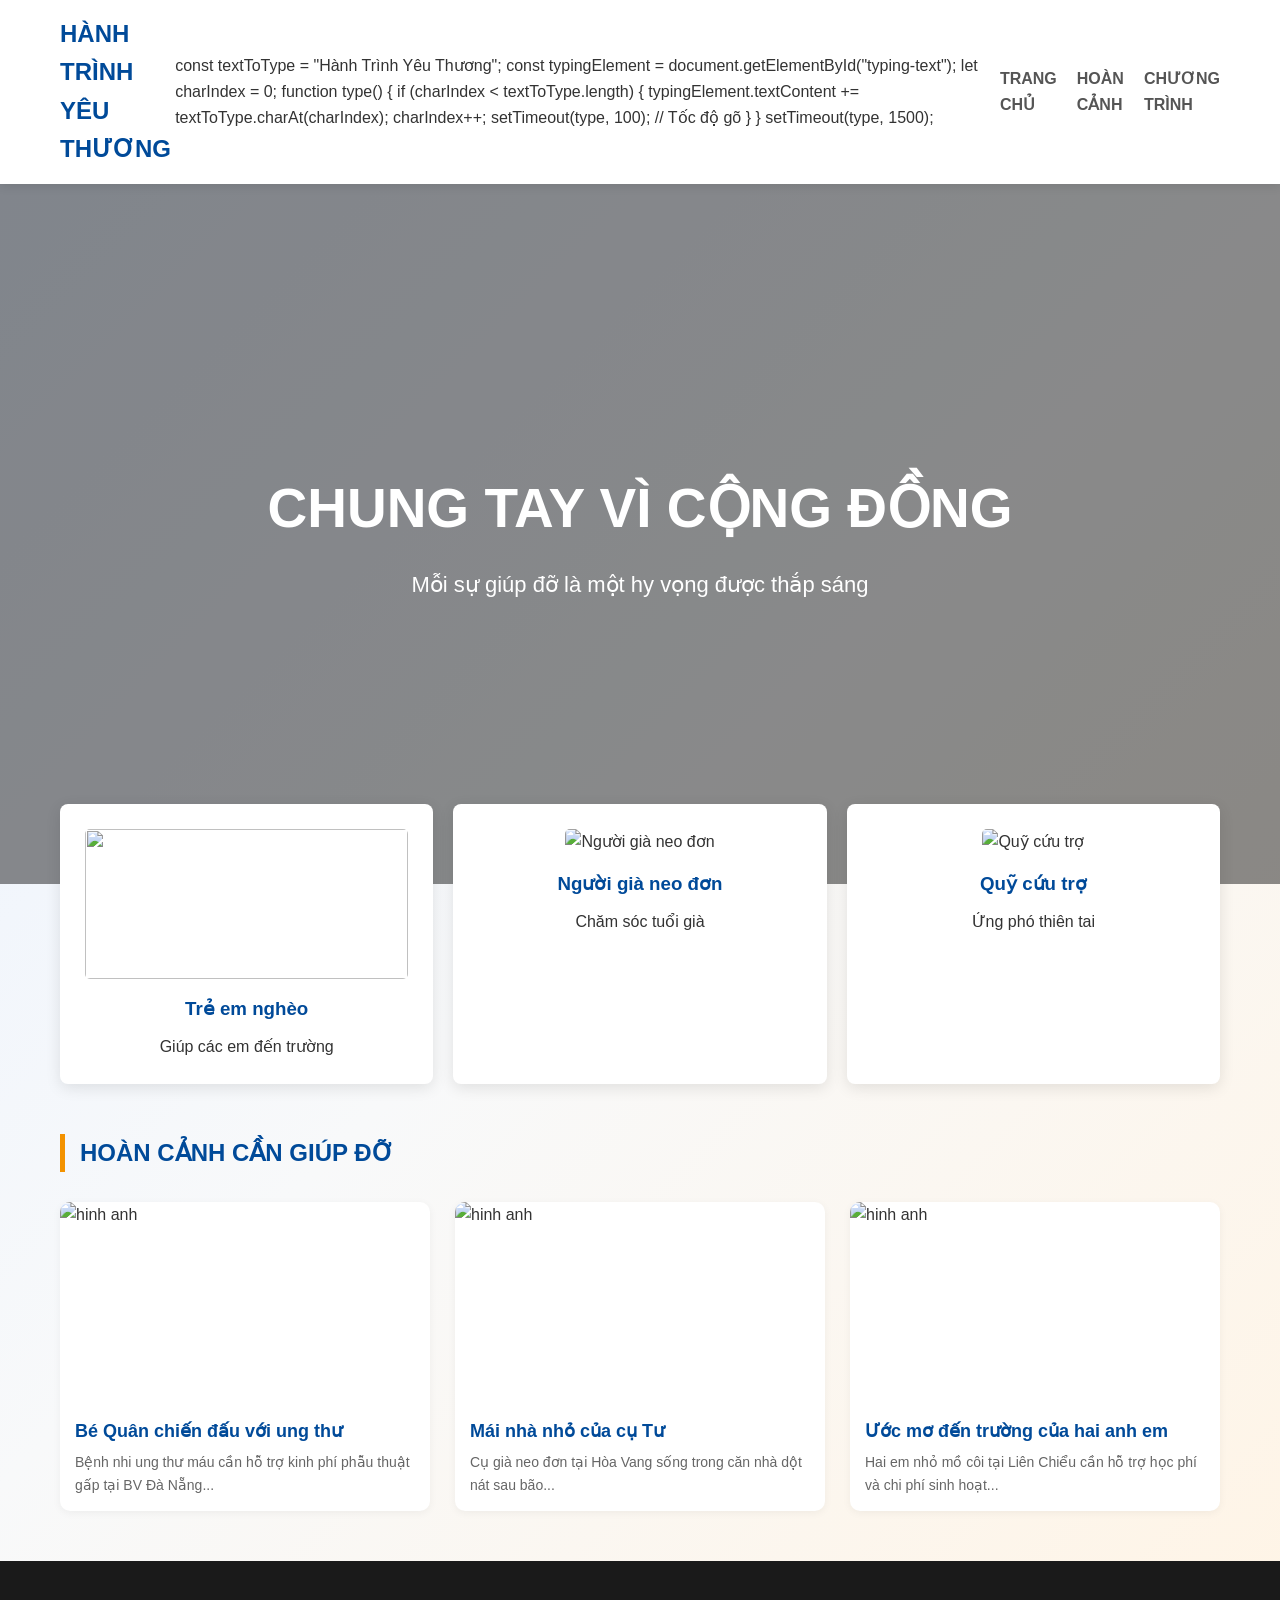
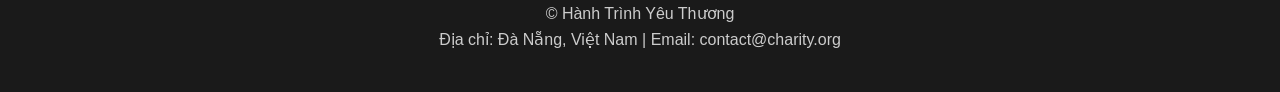
==== commit c5cbed53: "Revise index.html for community project update" ====
--- a/index.html
+++ b/index.html
@@ -3,14 +3,26 @@
 <head>
     <meta charset="UTF-8">
     <meta name="viewport" content="width=device-width, initial-scale=1.0">
-    <title>Đà Nẵng Charity - Kết nối yêu thương</title>
+    <title>Một dự án vì cộng đồng - Điều sẻ chia bé nhỏ</title>
     <link rel="stylesheet" href="style.css">
 </head>
 <body>
 
     <header>
         <div class="top-header">
-            <div class="logo">VKU_ALLSTARS</div>
+            <div class="logo">Hành trình yêu thương</div>
+                const textToType = "Hành Trình Yêu Thương";
+    const typingElement = document.getElementById("typing-text");
+    let charIndex = 0;
+
+    function type() {
+        if (charIndex < textToType.length) {
+            typingElement.textContent += textToType.charAt(charIndex);
+            charIndex++;
+            setTimeout(type, 100); // Tốc độ gõ
+        }
+    }
+    setTimeout(type, 1500);
             <nav>
                 <ul>
                     <li><a href="trangchu.html">TRANG CHỦ</a></li>
@@ -25,7 +37,7 @@
     </ul>
 </li>
                     
-                    <li><a href="ungho.html" class="nav-donate">ỦNG HỘ NGAY</a></li>
+                 
 
                 </ul>
             </nav>
@@ -175,7 +187,7 @@
         <br>
 
         <a href="ungho.html" class="btn" style="text-decoration:none;">
-            ỦNG HỘ NGAY
+            
         </a>
     </div>
 </div>
@@ -186,4 +198,4 @@
     </footer>
 
 </body>
-</html>+</html>
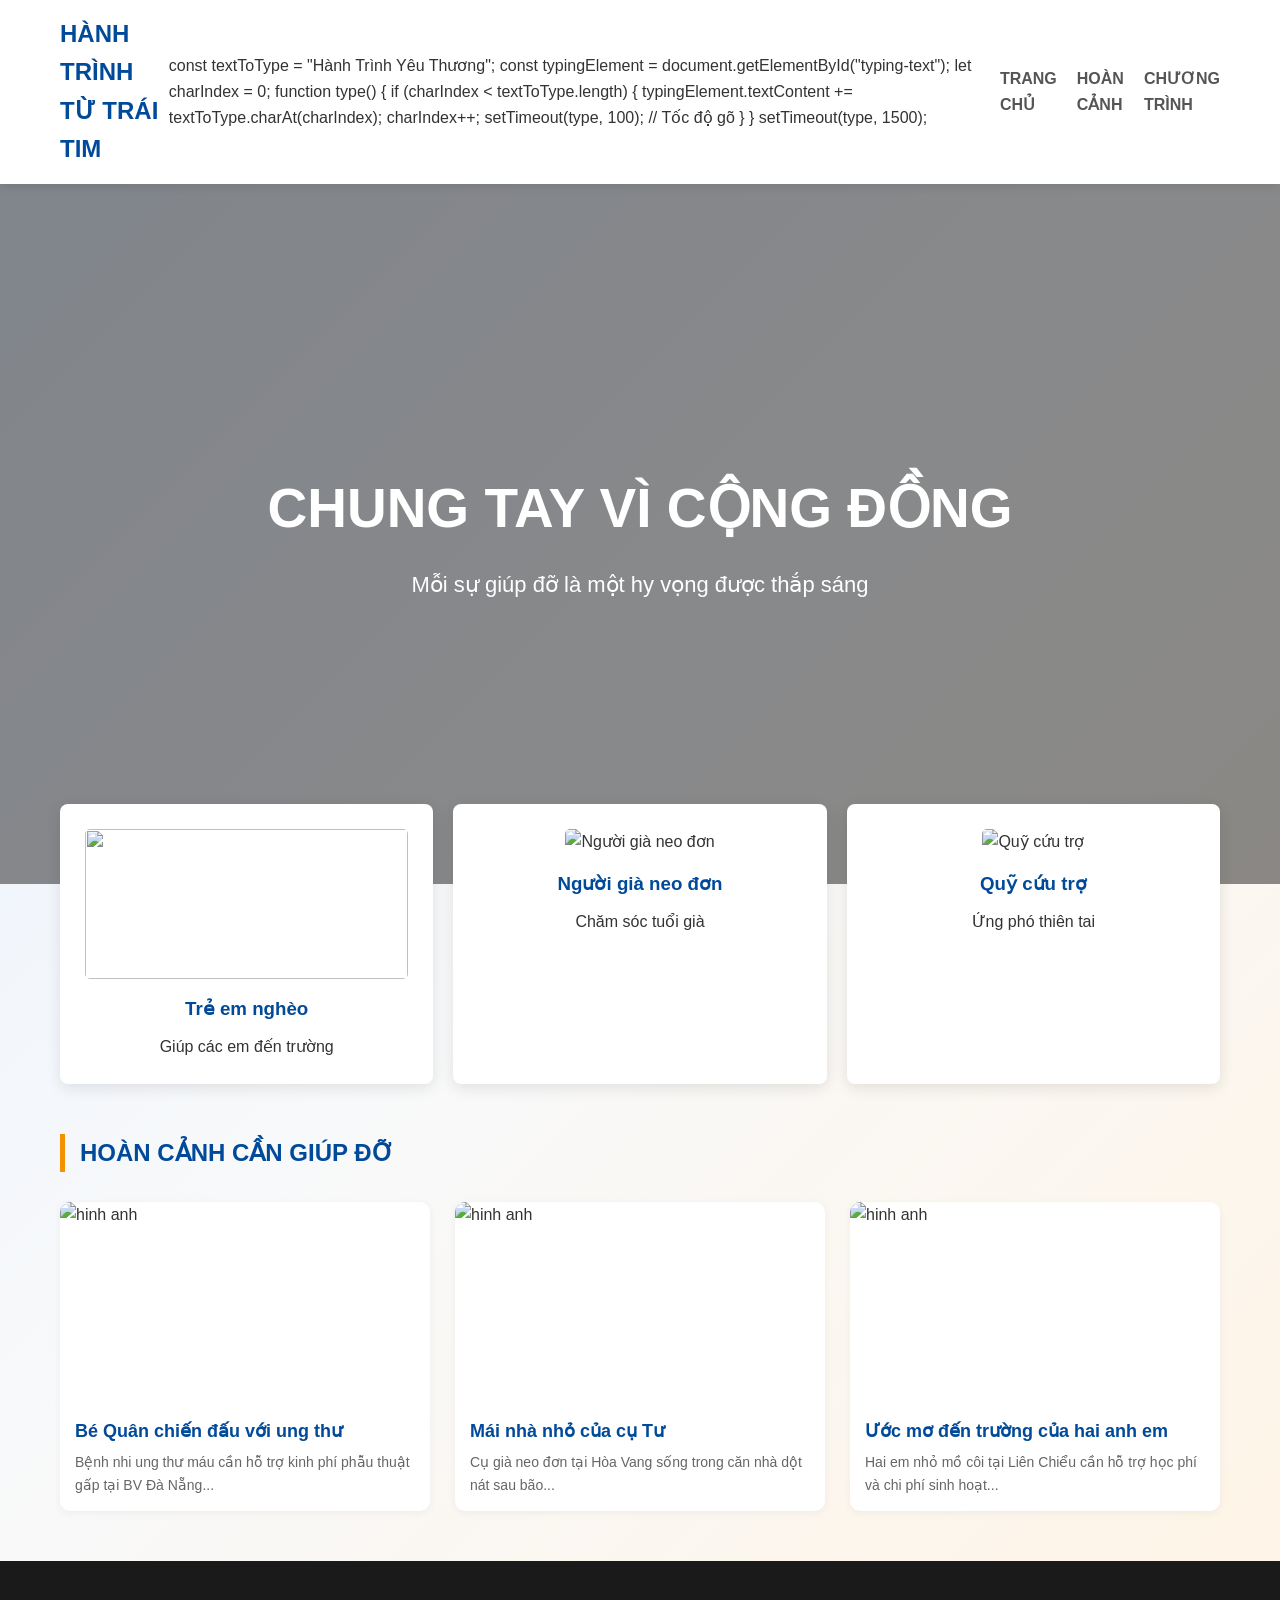
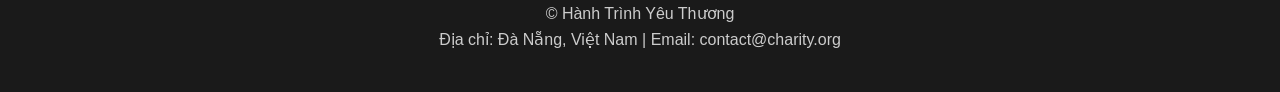
==== commit 0e0d9d43: "Update index.html" ====
--- a/index.html
+++ b/index.html
@@ -10,7 +10,7 @@
 
     <header>
         <div class="top-header">
-            <div class="logo">Hành trình yêu thương</div>
+            <div class="logo">Hành trình từ trái tim</div>
                 const textToType = "Hành Trình Yêu Thương";
     const typingElement = document.getElementById("typing-text");
     let charIndex = 0;
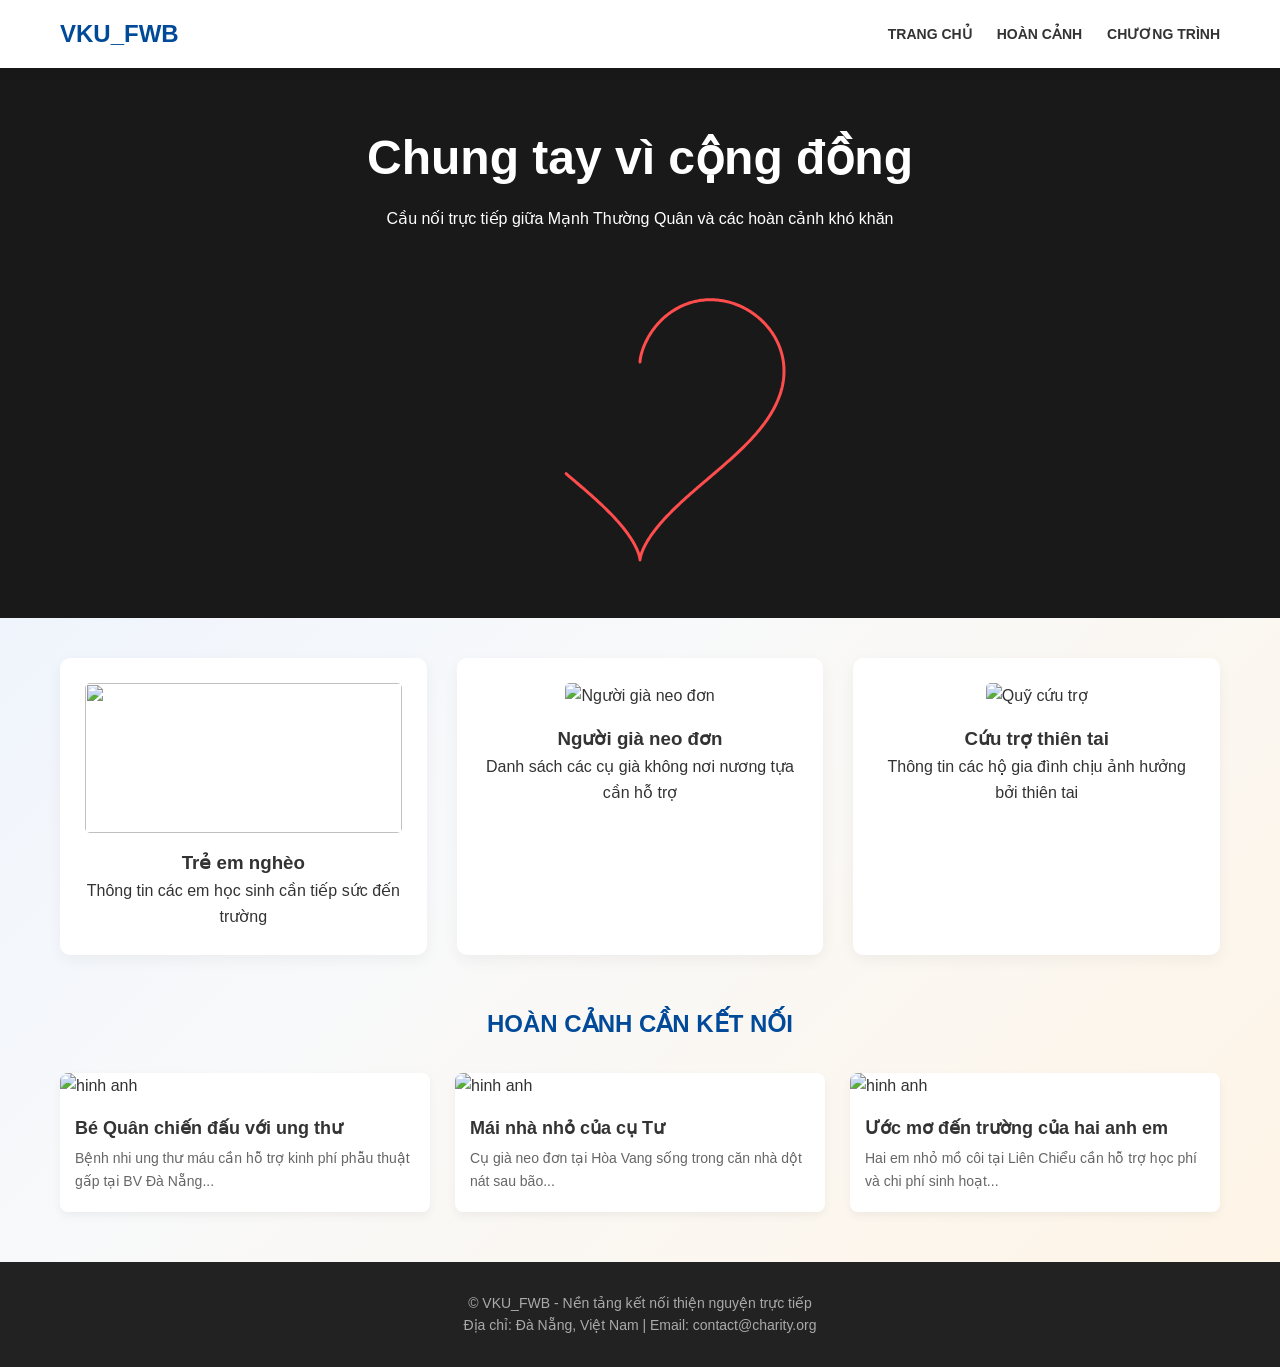
==== commit 77f09d4e: "Update index.html" ====
--- a/index.html
+++ b/index.html
@@ -3,199 +3,224 @@
 <head>
     <meta charset="UTF-8">
     <meta name="viewport" content="width=device-width, initial-scale=1.0">
-    <title>Một dự án vì cộng đồng - Điều sẻ chia bé nhỏ</title>
+    <title>VKU_FWB - Kết nối yêu thương</title>
     <link rel="stylesheet" href="style.css">
 </head>
 <body>
 
     <header>
         <div class="top-header">
-            <div class="logo">Hành trình từ trái tim</div>
-                const textToType = "Hành Trình Yêu Thương";
-    const typingElement = document.getElementById("typing-text");
-    let charIndex = 0;
-
-    function type() {
-        if (charIndex < textToType.length) {
-            typingElement.textContent += textToType.charAt(charIndex);
-            charIndex++;
-            setTimeout(type, 100); // Tốc độ gõ
-        }
-    }
-    setTimeout(type, 1500);
+            <div class="logo">VKU_FWB</div>
             <nav>
                 <ul>
                     <li><a href="trangchu.html">TRANG CHỦ</a></li>
                     <li><a href="danhsach.html">HOÀN CẢNH</a></li>
                     <li class="dropdown">
-   <a>CHƯƠNG TRÌNH</a>
-
-    <ul class="dropdown-menu">
-        <li><a href="tiepsucdentruong.html">Tiếp sức đến trường</a></li>
-        <li><a href="buacomyeuthuong.html">Bữa cơm yêu thương</a></li>
-        <li><a href="cuutromientrung.html">Cứu trợ miền Trung</a></li>
-    </ul>
-</li>
-                    
-                 
-
+                        <a>CHƯƠNG TRÌNH</a>
+                        <ul class="dropdown-menu">
+                            <li><a href="tiepsucdentruong.html">Tiếp sức đến trường</a></li>
+                            <li><a href="buacomyeuthuong.html">Bữa cơm yêu thương</a></li>
+                            <li><a href="cuutromientrung.html">Cứu trợ miền Trung</a></li>
+                        </ul>
+                    </li>
                 </ul>
             </nav>
         </div>
     </header>   
 
     <section class="banner">
-
-    <div class="slides">
-        <div class="slide"></div>
-        <div class="slide"></div>
-        <div class="slide"></div>
-    </div>
-
-    <div class="overlay">
-        <h1>Chung tay vì cộng đồng</h1>
-        <p>Mỗi sự giúp đỡ là một hy vọng được thắp sáng</p>
-    </div>
-
-</section>
+        <div class="slides">
+            <div class="slide"></div>
+            <div class="slide"></div>
+            <div class="slide"></div>
+        </div>
+
+        <div class="overlay">
+            <h1>Chung tay vì cộng đồng</h1>
+            <p>Cầu nối trực tiếp giữa Mạnh Thường Quân và các hoàn cảnh khó khăn</p>
+
+            <div class="heart-typing-container">
+                <canvas id="heartCanvas"></canvas>
+                <div id="typing-text"></div>
+            </div>
+        </div>
+    </section>
 
     <section class="services">
         <div class="box">
             <a href="danhsach2.html">
-                <img src="anh_lam_web\anh6.jpg" style="width:100%; height:150px; object-fit:cover; border-radius:5px; margin-bottom:15px;">
+                <img src="anh_lam_web/anh6.jpg" style="width:100%; height:150px; object-fit:cover; border-radius:5px; margin-bottom:15px;">
                 <h3>Trẻ em nghèo</h3>
-                <p>Giúp các em đến trường</p>
+                <p>Thông tin các em học sinh cần tiếp sức đến trường</p>
             </a>    
         </div>
         <div class="box">
             <a href="danhsach3.html">
-                <img src="anh_lam_web\anh17.webp" alt="Người già neo đơn" style="width:100%; height:150px; object-fit:cover; border-radius:5px; margin-bottom:15px;">
+                <img src="anh_lam_web/anh17.webp" alt="Người già neo đơn" style="width:100%; height:150px; object-fit:cover; border-radius:5px; margin-bottom:15px;">
                 <h3>Người già neo đơn</h3>
-                <p>Chăm sóc tuổi già</p>
+                <p>Danh sách các cụ già không nơi nương tựa cần hỗ trợ</p>
             </a>    
         </div>
         <div class="box">
             <a href="danhsach4.html">
-                <img src="anh_lam_web\anh7.jpg" alt="Quỹ cứu trợ" style="width:100%; height:150px; object-fit:cover; border-radius:5px; margin-bottom:15px;">
-                <h3>Quỹ cứu trợ</h3>
-                <p>Ứng phó thiên tai</p>
+                <img src="anh_lam_web/anh7.jpg" alt="Quỹ cứu trợ" style="width:100%; height:150px; object-fit:cover; border-radius:5px; margin-bottom:15px;">
+                <h3>Cứu trợ thiên tai</h3>
+                <p>Thông tin các hộ gia đình chịu ảnh hưởng bởi thiên tai</p>
             </a>    
         </div>
     </section>
 
     <section class="news">
-        <h2>HOÀN CẢNH CẦN GIÚP ĐỠ</h2>
+        <h2>HOÀN CẢNH CẦN KẾT NỐI</h2>
         <div class="news-container">
-
-    <a href="#popup1" class="news-card">
-        <img src="anh_lam_web\anh18.webp" alt="hinh anh">
-        <h3>Bé Quân chiến đấu với ung thư</h3>
-        <p>Bệnh nhi ung thư máu cần hỗ trợ kinh phí phẫu thuật gấp tại BV Đà Nẵng...</p>
-    </a>
-
-    <a href="#popup2" class="news-card">
-        <img src="anh_lam_web\anh20.jpg" alt="hinh anh">
-        <h3>Mái nhà nhỏ của cụ Tư</h3>
-        <p>Cụ già neo đơn tại Hòa Vang sống trong căn nhà dột nát sau bão...</p>
-    </a>
-
-    <a href="#popup3" class="news-card">
-        <img src="anh_lam_web\anh21.jpg" alt="hinh anh">
-        <h3>Ước mơ đến trường của hai anh em</h3>
-        <p>Hai em nhỏ mồ côi tại Liên Chiểu cần hỗ trợ học phí và chi phí sinh hoạt...</p>
-    </a>
-
-</div>
+            <a href="#popup1" class="news-card">
+                <img src="anh_lam_web/anh18.webp" alt="hinh anh">
+                <h3>Bé Quân chiến đấu với ung thư</h3>
+                <p>Bệnh nhi ung thư máu cần hỗ trợ kinh phí phẫu thuật gấp tại BV Đà Nẵng...</p>
+            </a>
+            <a href="#popup2" class="news-card">
+                <img src="anh_lam_web/anh20.jpg" alt="hinh anh">
+                <h3>Mái nhà nhỏ của cụ Tư</h3>
+                <p>Cụ già neo đơn tại Hòa Vang sống trong căn nhà dột nát sau bão...</p>
+            </a>
+            <a href="#popup3" class="news-card">
+                <img src="anh_lam_web/anh21.jpg" alt="hinh anh">
+                <h3>Ước mơ đến trường của hai anh em</h3>
+                <p>Hai em nhỏ mồ côi tại Liên Chiểu cần hỗ trợ học phí và chi phí sinh hoạt...</p>
+            </a>
+        </div>
     </section>
 
     <div id="popup1" class="popup">
         <div class="popup-content">
-           <a href="#close" class="close-btn">×</a>
+            <a href="#close" class="close-btn">×</a>
             <h2>Chi tiết hoàn cảnh</h2>
             <hr><br>
             <p>
                 <img src="anh_lam_web/anh18.webp" alt="">
-    Bé Minh Quân, 7 tuổi, hiện đang điều trị bệnh ung thư máu tại
-    Bệnh viện Đà Nẵng. Cha em làm phụ hồ, mẹ bán vé số nên thu nhập
-    không ổn định. Suốt nhiều tháng qua, gia đình đã vay mượn khắp nơi
-    để có tiền chữa trị cho em.
-</p>
-
-<br>
-
-<p>
-    Mỗi đợt hóa trị kéo dài khiến sức khỏe bé ngày càng yếu đi,
-    tóc rụng nhiều và thường xuyên phải nhập viện khẩn cấp.
-    Dù vậy, Quân vẫn luôn mong muốn được tiếp tục đến trường
-    và gặp lại bạn bè như trước.
-</p>
-
-<br>
-
-<p>
-    Hiện gia đình không còn đủ khả năng chi trả viện phí,
-    thuốc men và chi phí sinh hoạt trong thời gian điều trị.
-    Rất mong nhận được sự chung tay giúp đỡ từ cộng đồng
-    để bé có thêm cơ hội tiếp tục chữa bệnh.
-</p>
+                Bé Minh Quân, 7 tuổi, hiện đang điều trị bệnh ung thư máu tại Bệnh viện Đà Nẵng. Cha em làm phụ hồ, mẹ bán vé số nên thu nhập không ổn định. Hiện gia đình không còn đủ khả năng chi trả viện phí khẩn cấp.
+            </p>
             <br>
-            <a href="ungho.html" class="btn" style="text-decoration:none;">ỦNG HỘ NGAY</a>
+            <div class="contact-info-box">
+                <p><strong>Cách thức giúp đỡ:</strong> Mạnh thường quân muốn hỗ trợ vật chất, thuốc men hoặc kinh phí điều trị vui lòng liên hệ trực tiếp qua thông tin sau:</p>
+                <p>• <strong>Người đại diện:</strong> Chị Nguyễn Thị Lan (Mẹ bé Quân)</p>
+                <p>• <strong>Số điện thoại:</strong> 0905.xxx.xxx</p>
+                <p>• <strong>Địa chỉ hiện tại:</strong> Khoa Ung Bướu - Bệnh viện Đà Nẵng</p>
+            </div>
         </div>
     </div>
-<div id="popup2" class="popup">
-    <div class="popup-content">
-        <a href="#close" class="close-btn">×</a>
-
-        <h2>Chi tiết hoàn cảnh</h2>
-        <hr><br>
-
-        <p>
-            <img src="anh_lam_web/anh20.jpg" alt="">
-            Cụ bà 78 tuổi hiện đang sống một mình tại huyện Hòa Vang.
-            Sau đợt mưa bão vừa qua, căn nhà cấp 4 đã xuống cấp nghiêm trọng,
-            mái tôn bị tốc, tường nứt và thường xuyên bị dột khi trời mưa.
-        </p>
-
-        <br>
-
-        <p>
-            Hoàn cảnh khó khăn khiến cụ không đủ khả năng sửa chữa nhà cửa
-            cũng như trang trải chi phí sinh hoạt hằng ngày.
-            Rất mong nhận được sự chung tay hỗ trợ từ cộng đồng.
-        </p>
-
-        <br>
-
-        <a href="ungho.html" class="btn" style="text-decoration:none;">
-            ỦNG HỘ NGAY
-        </a>
+
+    <div id="popup2" class="popup">
+        <div class="popup-content">
+            <a href="#close" class="close-btn">×</a>
+            <h2>Chi tiết hoàn cảnh</h2>
+            <hr><br>
+            <p>
+                <img src="anh_lam_web/anh20.jpg" alt="">
+                Cụ bà cụ Tư 78 tuổi hiện đang sống một mình tại huyện Hòa Vang. Căn nhà cấp 4 hiện xuống cấp nghiêm trọng, mái tôn bị tốc hoàn toàn sau mùa mưa bão vừa qua, rất cần tôn và vật liệu sửa sang lại.
+            </p>
+            <br>
+            <div class="contact-info-box">
+                <p><strong>Cách thức giúp đỡ:</strong> Để giúp cụ sửa lại mái nhà hoặc gửi nhu yếu phẩm, xin vui lòng liên hệ trực tiếp thông qua đại diện chữ thập đỏ địa phương:</p>
+                <p>• <strong>Người kết nối:</strong> Anh Trần Văn Hải (Cán bộ đoàn xã)</p>
+                <p>• <strong>Số điện thoại:</strong> 0914.xxx.xxx</p>
+                <p>• <strong>Địa điểm:</strong> Thôn Hòa Phước, Xã Hòa Vang, Đà Nẵng</p>
+            </div>
+        </div>
     </div>
-</div>
-<div id="popup3" class="popup">
-    <div class="popup-content">
-        <a href="#close" class="close-btn">×</a>
-        <h2>Chi tiết hoàn cảnh</h2>
-        <hr><br>
-
-        <p>
-            <img src="anh_lam_web/anh21.jpg" alt="">
-            Hai em nhỏ hiện đang sống cùng bà ngoại lớn tuổi tại quận Liên Chiểu.
-            Gia đình không có nguồn thu nhập ổn định nên việc học tập gặp rất nhiều khó khăn.
-            Các em cần được hỗ trợ học phí, sách vở và chi phí sinh hoạt hằng ngày.
-        </p>
-
-        <br>
-
-        <a href="ungho.html" class="btn" style="text-decoration:none;">
-            
-        </a>
+
+    <div id="popup3" class="popup">
+        <div class="popup-content">
+            <a href="#close" class="close-btn">×</a>
+            <h2>Chi tiết hoàn cảnh</h2>
+            <hr><br>
+            <p>
+                <img src="anh_lam_web/anh21.jpg" alt="">
+                Hai em nhỏ mồ côi hiện đang sống cùng bà ngoại đã lớn tuổi tại quận Liên Chiểu. Gia đình gặp khó khăn rất lớn trong việc mua sách vở, đóng học phí đầu năm cũng như chi phí sinh hoạt thiết yếu.
+            </p>
+            <br>
+            <div class="contact-info-box">
+                <p><strong>Cách thức giúp đỡ:</strong> Các nhà hảo tâm muốn tài trợ học bổng, tặng xe đạp hoặc đồ dùng học tập cho hai em có thể liên hệ trực tiếp:</p>
+                <p>• <strong>Người đại diện:</strong> Bà Lê Thị Mai (Bà ngoại của các em)</p>
+                <p>• <strong>Số điện thoại:</strong> 0932.xxx.xxx</p>
+                <p>• <strong>Địa chỉ:</strong> Phường Hòa Khánh Bắc, Quận Liên Chiểu, Đà Nẵng</p>
+            </div>
+        </div>
     </div>
-</div>
 
     <footer>
-        <p>© Hành Trình Yêu Thương</p>
+        <p>© VKU_FWB - Nền tảng kết nối thiện nguyện trực tiếp</p>
         <p>Địa chỉ: Đà Nẵng, Việt Nam | Email: contact@charity.org</p>
     </footer>
 
+    <script>
+        const canvas = document.getElementById('heartCanvas');
+        const ctx = canvas.getContext('2d');
+        const container = document.querySelector('.heart-typing-container');
+        
+        canvas.width = container.offsetWidth;
+        canvas.height = container.offsetHeight;
+
+        const centerX = canvas.width / 2;
+        const centerY = canvas.height / 2;
+        const heartSize = 9; 
+        
+        let points = [];
+        let percent = 0; 
+
+        function getHeartPoint(t) {
+            return {
+                x: centerX + heartSize * (16 * Math.pow(Math.sin(t), 3)),
+                y: centerY - heartSize * (13 * Math.cos(t) - 5 * Math.cos(2 * t) - 2 * Math.cos(3 * t) - Math.cos(4 * t))
+            };
+        }
+
+        for (let t = 0; t <= 2 * Math.PI; t += 0.01) {
+            points.push(getHeartPoint(t));
+        }
+
+        function drawHeart() {
+            ctx.clearRect(0, 0, canvas.width, canvas.height);
+            ctx.strokeStyle = '#ff4d4d'; 
+            ctx.lineWidth = 3;
+            ctx.lineJoin = 'round';
+            ctx.lineCap = 'round';
+            ctx.beginPath();
+            
+            for (let i = 0; i < points.length * percent; i++) {
+                const p = points[i];
+                if (i === 0) ctx.moveTo(p.x, p.y);
+                else ctx.lineTo(p.x, p.y);
+            }
+            ctx.stroke();
+
+            if (percent < 1) {
+                percent += 0.008; 
+                requestAnimationFrame(drawHeart);
+            } else {
+                setTimeout(startTyping, 300);
+            }
+        }
+
+        drawHeart();
+
+        // Hiệu ứng gõ chữ
+        const textToType = "Hành trình từ trái tim";
+        const typingElement = document.getElementById("typing-text");
+        let charIndex = 0;
+
+        function type() {
+            if (charIndex < textToType.length) {
+                typingElement.textContent += textToType.charAt(charIndex);
+                charIndex++;
+                setTimeout(type, 120); 
+            }
+        }
+
+        function startTyping() {
+            typingElement.textContent = "";
+            type();
+        }
+    </script>
 </body>
 </html>
--- a/style.css
+++ b/style.css
@@ -7,8 +7,8 @@
 }
 
 :root {
-    --primary-color: #004a99; /* Xanh Charity */
-    --secondary-color: #f39200; /* Cam nhấn mạnh */
+    --primary-color: #004a99; 
+    --secondary-color: #f39200; 
     --bg-light: #f8f9fa;
     --text-dark: #333;
 }
@@ -42,23 +42,20 @@
     font-size: 24px;
     font-weight: bold;
     color: var(--primary-color);
-    text-transform: uppercase;
 }
 
 nav ul {
     display: flex;
     list-style: none;
-    align-items: center;
-}
-
-nav ul li {
-    margin-left: 20px;
+    gap: 25px;
+    align-items: center;
 }
 
 nav ul li a {
     text-decoration: none;
-    color: #555;
+    color: var(--text-dark);
     font-weight: 600;
+    font-size: 14px;
     transition: 0.3s;
 }
 
@@ -66,183 +63,179 @@
     color: var(--primary-color);
 }
 
-/* Nút Quyên góp trên Nav */
-.nav-donate {
-    background: var(--secondary-color);
-    color: white !important;
-    padding: 8px 20px;
-    border-radius: 50px;
-}
-
-/* ===== Banner Slider ===== */
-
+/* Dropdown Menu */
+.dropdown {
+    position: relative;
+}
+
+.dropdown > a {
+    cursor: pointer;
+}
+
+.dropdown-menu {
+    position: absolute;
+    top: 100%;
+    left: 0;
+    background: white;
+    box-shadow: 0 4px 15px rgba(0,0,0,0.1);
+    border-radius: 5px;
+    padding: 10px 0;
+    min-width: 200px;
+    display: none;
+    flex-direction: column;
+    gap: 10px;
+}
+
+.dropdown-menu li a {
+    padding: 5px 20px;
+    display: block;
+}
+
+.dropdown:hover .dropdown-menu {
+    display: flex;
+}
+
+/* Banner chính */
 .banner {
     position: relative;
-    height: 700px; /* cao hơn để bao quát xuống dưới */
+    height: 550px;
     overflow: hidden;
-    display: flex;
+    background: #333;
+}
+
+.slides {
+    position: absolute;
+    width: 300%;
+    height: 100%;
+    display: flex;
+    animation: slideAnimation 15s infinite;
+}
+
+.slide {
+    width: 33.333%;
+    height: 100%;
+    background-size: cover;
+    background-position: center;
+}
+
+.slide:nth-child(1) { background-image: url('anh_lam_web/anh1.jpg'); }
+.slide:nth-child(2) { background-image: url('anh_lam_web/anh2.jpg'); }
+.slide:nth-child(3) { background-image: url('anh_lam_web/anh3.jpg'); }
+
+@keyframes slideAnimation {
+    0%, 28% { transform: translateX(0); }
+    33%, 61% { transform: translateX(-33.333%); }
+    66%, 95% { transform: translateX(-66.666%); }
+    100% { transform: translateX(0); }
+}
+
+.banner .overlay {
+    position: absolute;
+    top: 0; left: 0;
+    width: 100%; height: 100%;
+    background: rgba(0, 0, 0, 0.5);
+    z-index: 2;
+    display: flex;
+    flex-direction: column;
+    align-items: center;
     justify-content: center;
-    align-items: center;
     color: white;
     text-align: center;
 }
 
-/* Overlay tối */
-.banner::after {
-    content: "";
-    position: absolute;
-    inset: 0;
-    background: rgba(0,0,0,0.45);
-    z-index: 1;
-}
-
-/* Nội dung chữ */
-.overlay {
-    position: relative;
-    z-index: 2;
-}
-
-.overlay h1 {
-    font-size: 55px;
-    margin-bottom: 15px;
-    text-transform: uppercase;
-    animation: fadeUp 1s ease;
-}
-
-.overlay p {
-    font-size: 22px;
-    animation: fadeUp 1.5s ease;
-}
-
-/* Slides */
-.slides {
-    position: absolute;
+.banner .overlay h1 {
+    font-size: 48px;
+    margin-bottom: 10px;
+}
+
+/* Hiệu ứng trái tim và chữ gõ */
+.heart-typing-container {
+    position: relative;
+    width: 320px;  
+    height: 320px; 
+    margin-top: 15px; 
+    display: flex;
+    justify-content: center;
+    align-items: center;
+}
+
+#heartCanvas {
+    position: absolute;
+    top: 0;
+    left: 0;
     width: 100%;
     height: 100%;
 }
 
-.slide {
-    position: absolute;
-    width: 100%;
-    height: 100%;
-    opacity: 0;
-    background-size: cover;
-    background-position: center;
-    animation: slider 15s infinite;
-}
-
-.slide:nth-child(1) {
-    background-image: url('anh_lam_web/anh-nguoigia.jpg');
-    animation-delay: 0s;
-}
-
-.slide:nth-child(2) {
-    background-image: url('anh_lam_web/anh3.jpeg');
-    animation-delay: 5s;
-}
-
-.slide:nth-child(3) {
-    background-image: url('anh_lam_web/anh4.jpg');
-    animation-delay: 10s;
-}
-
-@keyframes slider {
-
-    0% {
-        opacity: 0;
-    }
-
-    5% {
-        opacity: 1;
-    }
-
-    30% {
-        opacity: 1;
-    }
-
-    35% {
-        opacity: 0;
-    }
-
-    100% {
-        opacity: 0;
-    }
-}
-
-/* Hiệu ứng chữ */
-@keyframes fadeUp {
-    from {
-        opacity: 0;
-        transform: translateY(30px);
-    }
-
-    to {
-        opacity: 1;
-        transform: translateY(0);
-    }
-}
-
-
-
-/* Services/Categories */
+#typing-text {
+    position: relative;
+    z-index: 3; 
+    font-size: 18px;
+    font-weight: bold;
+    color: #fff;
+    text-shadow: 2px 2px 8px rgba(0, 0, 0, 0.8); 
+    text-transform: uppercase;
+    letter-spacing: 1px;
+    max-width: 200px;
+    line-height: 1.4;
+}
+
+/* Services Boxes */
 .services {
     max-width: 1200px;
-    margin: -80px auto 50px;
-    position: relative;
-    z-index: 10;
+    margin: 40px auto;
     display: grid;
-    grid-template-columns: repeat(auto-fit, minmax(200px, 1fr));
-    gap: 20px;
+    grid-template-columns: repeat(3, 1fr);
+    gap: 30px;
     padding: 0 20px;
 }
 
 .box {
     background: white;
     padding: 25px;
+    border-radius: 10px;
+    box-shadow: 0 5px 15px rgba(0,0,0,0.05);
     text-align: center;
-    border-radius: 8px;
-    box-shadow: 0 4px 15px rgba(0,0,0,0.1);
-    transition: transform 0.3s;
-}
+    transition: 0.3s;
+}
+
+.box a { text-decoration: none; color: inherit; }
 
 .box:hover {
     transform: translateY(-5px);
-}
-
-.box a { text-decoration: none; color: inherit; }
-.box h3 { color: var(--primary-color); margin-bottom: 10px; }
-
+    box-shadow: 0 10px 25px rgba(0,0,0,0.1);
+}
+
+/* News Section */
 .news {
     max-width: 1200px;
     margin: 50px auto;
-    position: relative;
-    z-index: 20;
     padding: 0 20px;
 }
 
 .news h2 {
-    border-left: 5px solid var(--secondary-color);
-    padding-left: 15px;
+    text-align: center;
     margin-bottom: 30px;
     color: var(--primary-color);
 }
 
-.news-container, .more-content {
+.news-container {
     display: grid;
-    grid-template-columns: repeat(auto-fill, minmax(280px, 1fr));
+    grid-template-columns: repeat(3, 1fr);
     gap: 25px;
 }
 
 .news-card {
     background: white;
-    border-radius: 10px;
+    border-radius: 8px;
     overflow: hidden;
-    box-shadow: 0 2px 8px rgba(0,0,0,0.05);
+    box-shadow: 0 4px 10px rgba(0,0,0,0.05);
     text-decoration: none;
     color: inherit;
-    display: flex;
-    flex-direction: column;
-}
+    transition: 0.3s;
+}
+
+.news-card:hover { transform: translateY(-3px); }
 
 .news-card img {
     width: 100%;
@@ -250,62 +243,40 @@
     object-fit: cover;
 }
 
-.news-card h3 {
-    padding: 15px 15px 5px;
-    font-size: 18px;
-    color: var(--primary-color);
-}
-
-.news-card p {
-    padding: 0 15px 15px;
-    font-size: 14px;
-    color: #666;
-    flex-grow: 1;
-}
-
-/* Checkbox "Xem thêm" */
-#more { display: none; }
-.more-content { display: none; margin-top: 25px; }
-#more:checked ~ .more-content { display: grid; }
-
-.btn {
-    display: block;
-    margin: 40px auto;
-    padding: 12px 35px;
-    background: var(--primary-color);
-    color: white;
-    border-radius: 5px;
-    cursor: pointer;
-    font-weight: bold;
-}
-
-label.btn::after {
-    content: "XEM TẤT CẢ";
-}
-
-#more:checked ~ label.btn::after {
-    content: "THU GỌN";
-}
+.news-card h3 { padding: 15px 15px 5px; font-size: 18px; }
+.news-card p { padding: 0 15px 20px; color: #666; font-size: 14px; }
+
 /* Popup */
 .popup {
-    display: none;
     position: fixed;
     top: 0; left: 0;
     width: 100%; height: 100%;
     background: rgba(0,0,0,0.7);
+    display: none;
+    justify-content: center;
+    align-items: center;
     z-index: 2000;
 }
-.popup:target { display: flex; align-items: center; justify-content: center; }
+
+.popup:target { display: flex; }
 
 .popup-content {
+    background: white;
+    padding: 30px;
+    border-radius: 10px;
+    max-width: 600px;
     width: 90%;
-    max-width: 700px;
-    background: white;
-    padding: 30px;
-    border-radius: 15px;
-    position: relative;
-    max-height: 85vh;
+    position: relative;
+    max-height: 90vh;
     overflow-y: auto;
+}
+
+.popup-content img {
+    width: 100%;
+    max-height: 250px;
+    object-fit: cover;
+    border-radius: 5px;
+    margin-bottom: 15px;
 }
 
 .close-btn {
@@ -316,798 +287,26 @@
     color: #333;
 }
 
+/* Thông tin liên hệ trong Popup */
+.contact-info-box {
+    background: #f0f6ff;
+    border-left: 4px solid var(--primary-color);
+    padding: 15px;
+    margin-top: 15px;
+    border-radius: 0 5px 5px 0;
+    font-size: 15px;
+}
+
+.contact-info-box strong {
+    color: var(--primary-color);
+}
+
 /* Footer */
 footer {
-    background: #1a1a1a;
-    color: #ccc;
-    padding: 40px 20px;
+    background: #222;
+    color: #aaa;
     text-align: center;
+    padding: 30px;
     margin-top: 50px;
-}
-/* Hiệu ứng chung cho tất cả các nút có class .btn hoặc .nav-donate */
-.btn, .nav-donate, .overlay button {
-    transition: all 0.3s ease; /* Tạo độ mượt 0.3 giây khi đổi trạng thái */
-    position: relative;
-    overflow: hidden;
-    display: inline-block;
-    cursor: pointer;
-    text-transform: uppercase;
-    font-weight: 600;
-    letter-spacing: 0.5px;
-}
-
-/* Hiệu ứng nút "ỦNG HỘ NGAY" trên Header */
-.nav-donate:hover {
-    background-color: #d68100 !important; /* Đổi màu cam đậm hơn */
-    transform: translateY(-2px); /* Nhảy lên nhẹ */
-    box-shadow: 0 4px 12px rgba(243, 146, 0, 0.4); /* Thêm bóng đổ màu cam */
-}
-
-/* Hiệu ứng nút trong Popup và nút "Xem tất cả" */
-.btn:hover {
-    background-color: #003366; /* Đổi sang xanh đậm hơn */
-    transform: scale(1.05); /* Phóng to nhẹ 5% */
-    box-shadow: 0 6px 15px rgba(0, 0, 0, 0.2);
-}
-
-/* Hiệu ứng "nhấp nháy" nhẹ để thu hút sự chú ý (Click effect) */
-.btn:active, .nav-donate:active {
-    transform: scale(0.95); /* Thu nhỏ lại khi nhấn chuột vào */
-}
-
-/* Hiệu ứng cho các Card Hoàn Cảnh khi di chuột vào */
-.news-card {
-    transition: transform 0.3s ease, box-shadow 0.3s ease;
-}
-
-.news-card:hover {
-    transform: translateY(-10px); /* Bay lên cao hơn một chút */
-    box-shadow: 0 12px 20px rgba(0,0,0,0.15);
-}
-
-/* Nút Đóng (X) trong Popup */
-.close-btn {
-    transition: transform 0.3s ease, color 0.3s ease;
-}
-
-.close-btn:hover {
-    transform: rotate(90deg); /* Xoay dấu X khi di chuột vào */
-    color: #ff0000;
-}
-/* ===== Donate Form ===== */
-
-.donate-section{
-    padding: 80px 20px;
-    background: #f5f7fb;
-}
-
-.donate-container{
-    max-width: 1200px;
-    margin: auto;
-    display: grid;
-    grid-template-columns: 1fr 1fr;
-    gap: 40px;
-    align-items: center;
-}
-
-.donate-left h2{
-    font-size: 38px;
-    color: var(--primary-color);
-    margin-bottom: 20px;
-}
-
-.donate-left p{
-    margin-bottom: 25px;
-    color: #555;
-    line-height: 1.8;
-}
-
-.donate-left img{
-    width: 100%;
-    border-radius: 15px;
-    box-shadow: 0 5px 20px rgba(0,0,0,0.15);
-}
-
-.donate-right{
-    background: white;
-    padding: 35px;
-    border-radius: 20px;
-    box-shadow: 0 5px 20px rgba(0,0,0,0.08);
-}
-
-.form-group{
-    margin-bottom: 20px;
-}
-
-.form-group label{
-    display: block;
-    margin-bottom: 8px;
-    font-weight: 600;
-    color: #333;
-}
-
-.form-group input,
-.form-group textarea{
-    width: 100%;
-    padding: 14px;
-    border: 1px solid #ddd;
-    border-radius: 10px;
-    outline: none;
-    transition: 0.3s;
-    font-size: 15px;
-}
-
-.form-group input:focus,
-.form-group textarea:focus{
-    border-color: var(--primary-color);
-    box-shadow: 0 0 10px rgba(0,74,153,0.1);
-}
-
-.money-box{
-    display: grid;
-    grid-template-columns: repeat(4,1fr);
-    gap: 10px;
-    margin-bottom: 20px;
-}
-
-.money-box button{
-    padding: 12px;
-    border: none;
-    border-radius: 10px;
-    background: #eef3f9;
-    font-weight: bold;
-    cursor: pointer;
-    transition: 0.3s;
-}
-
-.money-box button:hover{
-    background: var(--primary-color);
-    color: white;
-}
-
-.donate-btn{
-    width: 100%;
-    padding: 15px;
-    border: none;
-    border-radius: 12px;
-    background: var(--secondary-color);
-    color: white;
-    font-size: 16px;
-    font-weight: bold;
-    cursor: pointer;
-    transition: 0.3s;
-}
-
-.donate-btn:hover{
-    background: #d68100;
-    transform: translateY(-2px);
-}
-
-/* Responsive */
-
-@media(max-width: 900px){
-
-    .donate-container{
-        grid-template-columns: 1fr;
-    }
-
-}
-/* Popup cảm ơn */
-
-.thanks-popup{
-    position: fixed;
-    inset: 0;
-    background: rgba(0,0,0,0.6);
-    display: none;
-    justify-content: center;
-    align-items: center;
-    z-index: 9999;
-}
-
-.thanks-box{
-    background: white;
-    padding: 40px;
-    border-radius: 20px;
-    text-align: center;
-    width: 90%;
-    max-width: 400px;
-    animation: popupShow 0.4s ease;
-}
-
-.thanks-box h2{
-    color: var(--primary-color);
-    margin-bottom: 15px;
-}
-
-.thanks-box p{
-    color: #555;
-    margin-bottom: 20px;
-}
-
-.thanks-box button{
-    padding: 12px 30px;
-    border: none;
-    background: var(--secondary-color);
-    color: white;
-    border-radius: 10px;
-    cursor: pointer;
-}
-
-@keyframes popupShow{
-    from{
-        transform: scale(0.7);
-        opacity: 0;
-    }
-
-    to{
-        transform: scale(1);
-        opacity: 1;
-    }
-}
-/* Popup cảm ơn */
-.thanks-popup{
-    display: none;
-    position: fixed;
-    top: 0;
-    left: 0;
-    width: 100%;
-    height: 100%;
-    background: rgba(0,0,0,0.6);
-
-    justify-content: center;
-    align-items: center;
-
-    z-index: 9999;
-}
-
-.thanks-box{
-    background: white;
-    padding: 35px;
-    border-radius: 15px;
-    text-align: center;
-    width: 90%;
-    max-width: 400px;
-}
-
-.thanks-box h2{
-    color: #004a99;
-    margin-bottom: 15px;
-}
-
-.thanks-box button{
-    margin-top: 20px;
-    padding: 10px 25px;
-    border: none;
-    background: #004a99;
-    color: white;
-    border-radius: 6px;
-    cursor: pointer;
-}
-/* Khung form */
-.donate-container{
-    width: 90%;
-    max-width: 1100px;
-    margin: 60px auto;
-    display: grid;
-    grid-template-columns: 1fr 1fr;
-    gap: 40px;
-
-    background: rgba(255,255,255,0.75);
-    backdrop-filter: blur(10px);
-
-    border-radius: 25px;
-    overflow: hidden;
-
-    box-shadow: 0 10px 30px rgba(0,0,0,0.1);
-}
-
-/* Bên trái */
-.donate-left{
-    padding: 40px;
-    background: linear-gradient(135deg, #004a99, #0066cc);
-    color: white;
-}
-
-.donate-left h2{
-    font-size: 35px;
-    margin-bottom: 20px;
-    color: #004a99;
-}
-
-.donate-left p{
-    margin-bottom: 25px;
-    line-height: 1.8;
-}
-
-.donate-left{
-    padding: 40px;
-
-    background: linear-gradient(135deg, #f8fbff, #eef5ff);
-
-    color: #333;
-}
-
-/* Bên phải */
-.donate-right{
-    padding: 40px;
-}
-
-/* Input */
-.form-group{
-    margin-bottom: 20px;
-}
-
-.form-group label{
-    display: block;
-    margin-bottom: 8px;
-    font-weight: 600;
-}
-
-.form-group input,
-.form-group textarea{
-    width: 100%;
-    padding: 14px;
-    border: 1px solid #ddd;
-    border-radius: 10px;
-    font-size: 15px;
-}
-
-/* Nút tiền */
-.money-box{
-    display: flex;
-    gap: 10px;
-    margin-bottom: 20px;
-    flex-wrap: wrap;
-}
-
-.money-box button{
-    padding: 10px 20px;
-    border: none;
-    background: #f39200;
-    color: white;
-    border-radius: 8px;
-    cursor: pointer;
-    font-weight: bold;
-    transition: 0.3s;
-}
-
-.money-box button:hover{
-    background: #d97f00;
-    transform: translateY(-3px);
-}
-/* Dropdown menu */
-
-.dropdown-menu{
-    position: absolute;
-    top: 100%;
-    left: 0;
-
-    background: white;
-    min-width: 230px;
-
-    border-radius: 10px;
-    box-shadow: 0 5px 20px rgba(0,0,0,0.15);
-
-    list-style: none;
-
-    display: flex;
-    flex-direction: column;
-
-    padding: 10px 0;
-
-    opacity: 0;
-    visibility: hidden;
-
-    transform: translateY(10px);
-
-    transition: 0.3s;
-
-    z-index: 999;
-}
-.dropdown{
-    position: relative;
-}
-
-/* Hiện menu khi hover */
-
-.dropdown:hover .dropdown-menu{
-    opacity: 1;
-    visibility: visible;
-    transform: translateY(0);
-}
-
-/* Các item bên trong */
-
-.dropdown-menu li{
-    margin: 0;
-    width: 100%;
-}
-
-.dropdown-menu li a{
-    display: block;
-    padding: 14px 18px;
-    color: #333;
-    text-decoration: none;
-    transition: 0.3s;
-}
-
-.dropdown-menu li a:hover{
-    background: #f5f7fb;
-    color: #004a99;
-}
-/* ===== Trang Bữa Cơm Yêu Thương ===== */
-
-.meal-banner{
-    background:
-    linear-gradient(rgba(0,0,0,0.45),
-    rgba(0,0,0,0.45)),
-    url('anh_lam_web/anh27.jpg');
-
-    background-size: cover;
-    background-position: center;
-
-    display: flex;
-    justify-content: center;
-    align-items: center;
-
-    text-align: center;
-    color: white;
-
-    padding: 20px;
-}
-
-.program-overlay h1{
-    font-size: 55px;
-    margin-bottom: 15px;
-}
-
-.program-overlay p{
-    font-size: 22px;
-}
-
-.program-section{
-    padding: 70px 20px;
-}
-
-.program-container{
-    width: 90%;
-    max-width: 1100px;
-    margin: auto;
-}
-
-.program-content{
-    background: white;
-
-    padding: 40px;
-
-    border-radius: 20px;
-
-    box-shadow: 0 5px 20px rgba(0,0,0,0.08);
-}
-
-.program-content h2{
-    color: #004a99;
-    font-size: 34px;
-    margin-bottom: 25px;
-}
-
-.program-content p{
-    margin-bottom: 20px;
-    font-size: 17px;
-    color: #555;
-    line-height: 1.8;
-}
-
-/* Gallery */
-
-.program-gallery{
-    max-width: 1200px;
-
-    margin: 20px auto 0;
-
-    display: grid;
-
-    grid-template-columns: 1fr;
-
-    gap: 25px;
-
-    padding: 0 20px;
-}
-
-.program-gallery img{
-    width: 100%;
-
-    height: 450px;
-
-    object-fit: cover;
-
-    border-radius: 20px;
-
-    box-shadow: 0 5px 20px rgba(0,0,0,0.12);
-
-    transition: 0.3s;
-}
-
-.program-gallery img:hover{
-    transform: scale(1.02);
-}
-/* Responsive */
-
-@media(max-width:768px){
-
-    .program-overlay h1{
-        font-size: 38px;
-    }
-
-    .program-overlay p{
-        font-size: 18px;
-    }
-
-    .program-content{
-        padding: 25px;
-    }
-
-}
-/* ===== Layout video + nội dung ===== */
-
-.program-container{
-    width: 90%;
-    max-width: 1200px;
-
-    margin: auto;
-
-    display: grid;
-    grid-template-columns: 1fr 1fr;
-
-    gap: 40px;
-
-    align-items: center;
-}
-
-.program-video video{
-    width: 100%;
-
-    border-radius: 20px;
-
-    box-shadow: 0 5px 20px rgba(0,0,0,0.15);
-}
-
-.program-content{
-    background: white;
-
-    padding: 35px;
-
-    border-radius: 20px;
-
-    box-shadow: 0 5px 20px rgba(0,0,0,0.08);
-}
-
-.program-content h2{
-    color: #004a99;
-
-    font-size: 36px;
-
-    margin-bottom: 20px;
-}
-
-.program-content p{
-    margin-bottom: 18px;
-
-    color: #555;
-
-    line-height: 1.8;
-
-    font-size: 16px;
-}
-
-/* Responsive */
-
-@media(max-width:900px){
-
-    .program-container{
-        grid-template-columns: 1fr;
-    }
-
-}
-/* ===== Banner Tiếp sức đến trường ===== */
-
-/* ===== Banner Tiếp sức đến trường ===== */
-
-.school-banner{
-    background:
-    linear-gradient(rgba(0,0,0,0.45),
-    rgba(0,0,0,0.45)),
-    url('anh_lam_web/anh30.JPG');
-
-    background-size: cover;
-    background-position: center;
-}
-/* Banner chương trình */
-
-/* Banner chung */
-
-.program-banner{
-    width: 100%;
-    height: 500px;
-
-    background-size: cover;
-    background-position: center;
-
-    display: flex;
-    justify-content: center;
-    align-items: center;
-
-    text-align: center;
-    color: white;
-}
-
-/* Chữ trên banner */
-
-.program-overlay h1{
-    font-size: 55px;
-    margin-bottom: 15px;
-    text-transform: uppercase;
-}
-
-.program-overlay p{
-    font-size: 22px;
-}
-
-/* Nội dung chương trình */
-
-.program-section{
-    padding: 70px 20px;
-}
-
-.program-container{
-    max-width: 1200px;
-    margin: auto;
-
-    display: grid;
-    grid-template-columns: 1fr 1fr;
-
-    gap: 50px;
-    align-items: center;
-}
-
-/* Video */
-
-.program-video video{
-    width: 100%;
-    border-radius: 20px;
-
-    box-shadow: 0 10px 25px rgba(0,0,0,0.15);
-}
-
-/* Nội dung */
-
-.program-content h2{
-    font-size: 38px;
-    color: #004a99;
-    margin-bottom: 20px;
-}
-
-.program-content p{
-    font-size: 17px;
-    margin-bottom: 18px;
-    color: #555;
-    line-height: 1.8;
-}
-
-/* Gallery */
-
-.program-gallery{
-    max-width: 1200px;
-    margin: 40px auto 0;
-
-    display: grid;
-    grid-template-columns: repeat(3,1fr);
-
-    gap: 20px;
-}
-
-.program-gallery img{
-    width: 100%;
-    height: 250px;
-
-    object-fit: cover;
-
-    border-radius: 15px;
-
-    transition: 0.3s;
-}
-
-.program-gallery img:hover{
-    transform: scale(1.03);
-}
-
-/* Responsive */
-
-@media(max-width: 900px){
-
-    .program-container{
-        grid-template-columns: 1fr;
-    }
-
-    .program-gallery{
-        grid-template-columns: 1fr;
-    }
-
-    .program-overlay h1{
-        font-size: 38px;
-    }
-
-}
-/* Banner cứu trợ miền Trung */
-
-.flood-banner{
-    background:
-    linear-gradient(rgba(0,0,0,0.45),
-    rgba(0,0,0,0.45)),
-    url('anh_lam_web/anh35.jpg');
-
-    background-size: cover;
-    background-position: center;
-}
-
-/* Ảnh bên trái */
-
-.program-video img{
-    width: 100%;
-    height: 450px;
-
-    object-fit: cover;
-
-    border-radius: 20px;
-
-    box-shadow: 0 10px 25px rgba(0,0,0,0.15);
-}
-/* Banner cứu trợ miền Trung */
-
-.flood-banner{
-    background:
-    linear-gradient(rgba(0,0,0,0.45),
-    rgba(0,0,0,0.45)),
-    url('anh_lam_web/anh34.jpg');
-
-    background-size: cover;
-    background-position: center;
-}
-
-/* Ảnh bên trái */
-
-.program-video img{
-    width: 100%;
-    height: 450px;
-
-    object-fit: cover;
-
-    border-radius: 20px;
-
-    box-shadow: 0 10px 25px rgba(0,0,0,0.15);
-}
-.popup-content img{
-    width: 100%;
-    height: 200px;
-    object-fit: cover;
-}
-.current-donation {
-    background-color: #fff5f5;
-    border: 2px solid #ff6b6b;
-    border-radius: 12px;
-    padding: 15px;
-    margin: 15px 0 20px;
-    text-align: center;
-}
-
-.current-donation span {
-    font-size: 16px;
-    color: #555;
-}
-
-.current-donation h3 {
-    margin-top: 8px;
-    color: #e63946;
-    font-size: 32px;
-    font-weight: bold;
-}+    font-size: 14px;
+}
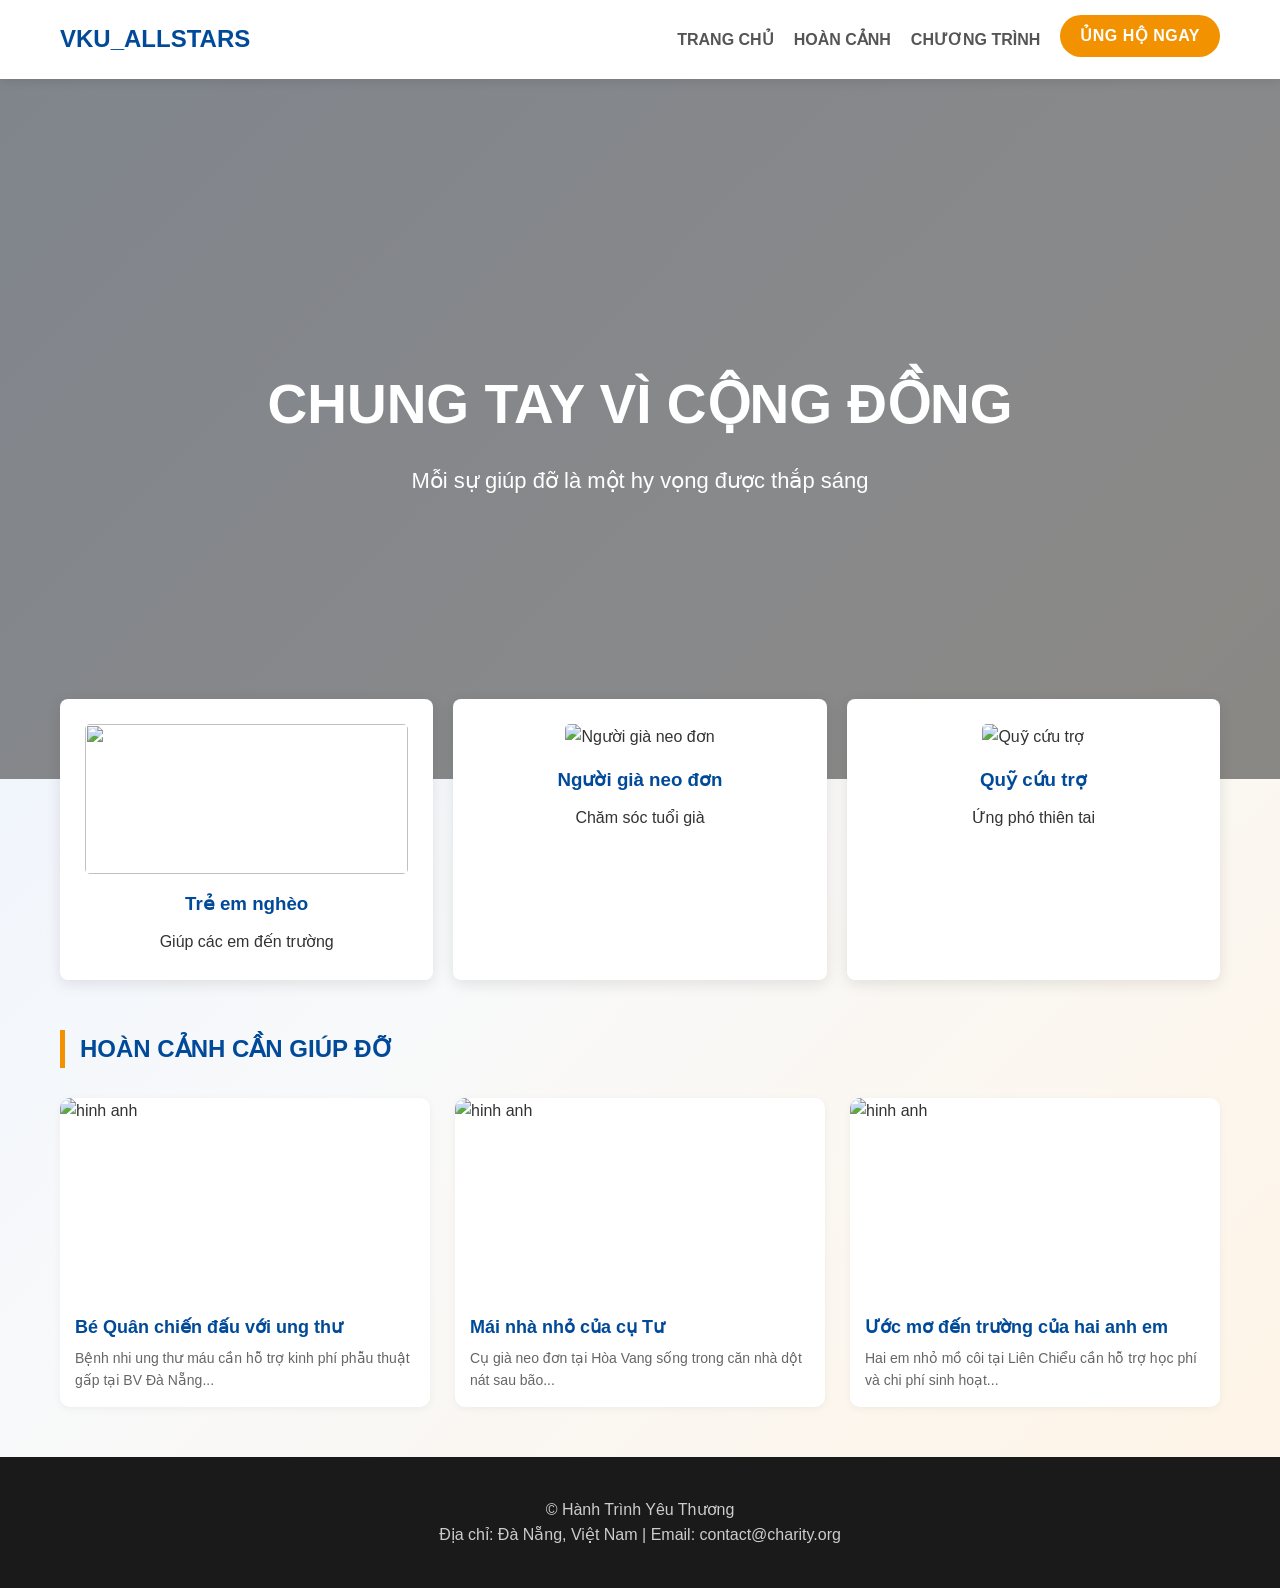
==== commit bd767edb: "Add files via upload" ====
--- a/index.html
+++ b/index.html
@@ -3,224 +3,187 @@
 <head>
     <meta charset="UTF-8">
     <meta name="viewport" content="width=device-width, initial-scale=1.0">
-    <title>VKU_FWB - Kết nối yêu thương</title>
+    <title>Đà Nẵng Charity - Kết nối yêu thương</title>
     <link rel="stylesheet" href="style.css">
 </head>
 <body>
 
     <header>
         <div class="top-header">
-            <div class="logo">VKU_FWB</div>
+            <div class="logo">VKU_ALLSTARS</div>
             <nav>
                 <ul>
                     <li><a href="trangchu.html">TRANG CHỦ</a></li>
                     <li><a href="danhsach.html">HOÀN CẢNH</a></li>
                     <li class="dropdown">
-                        <a>CHƯƠNG TRÌNH</a>
-                        <ul class="dropdown-menu">
-                            <li><a href="tiepsucdentruong.html">Tiếp sức đến trường</a></li>
-                            <li><a href="buacomyeuthuong.html">Bữa cơm yêu thương</a></li>
-                            <li><a href="cuutromientrung.html">Cứu trợ miền Trung</a></li>
-                        </ul>
-                    </li>
+   <a>CHƯƠNG TRÌNH</a>
+
+    <ul class="dropdown-menu">
+        <li><a href="tiepsucdentruong.html">Tiếp sức đến trường</a></li>
+        <li><a href="buacomyeuthuong.html">Bữa cơm yêu thương</a></li>
+        <li><a href="cuutromientrung.html">Cứu trợ miền Trung</a></li>
+    </ul>
+</li>
+                    
+                    <li><a href="ungho.html" class="nav-donate">ỦNG HỘ NGAY</a></li>
+
                 </ul>
             </nav>
         </div>
     </header>   
 
     <section class="banner">
-        <div class="slides">
-            <div class="slide"></div>
-            <div class="slide"></div>
-            <div class="slide"></div>
-        </div>
 
-        <div class="overlay">
-            <h1>Chung tay vì cộng đồng</h1>
-            <p>Cầu nối trực tiếp giữa Mạnh Thường Quân và các hoàn cảnh khó khăn</p>
+    <div class="slides">
+        <div class="slide"></div>
+        <div class="slide"></div>
+        <div class="slide"></div>
+    </div>
 
-            <div class="heart-typing-container">
-                <canvas id="heartCanvas"></canvas>
-                <div id="typing-text"></div>
-            </div>
-        </div>
-    </section>
+    <div class="overlay">
+        <h1>Chung tay vì cộng đồng</h1>
+        <p>Mỗi sự giúp đỡ là một hy vọng được thắp sáng</p>
+    </div>
+
+</section>
 
     <section class="services">
         <div class="box">
             <a href="danhsach2.html">
-                <img src="anh_lam_web/anh6.jpg" style="width:100%; height:150px; object-fit:cover; border-radius:5px; margin-bottom:15px;">
+                <img src="anh_lam_web\anh6.jpg" style="width:100%; height:150px; object-fit:cover; border-radius:5px; margin-bottom:15px;">
                 <h3>Trẻ em nghèo</h3>
-                <p>Thông tin các em học sinh cần tiếp sức đến trường</p>
+                <p>Giúp các em đến trường</p>
             </a>    
         </div>
         <div class="box">
             <a href="danhsach3.html">
-                <img src="anh_lam_web/anh17.webp" alt="Người già neo đơn" style="width:100%; height:150px; object-fit:cover; border-radius:5px; margin-bottom:15px;">
+                <img src="anh_lam_web\anh17.webp" alt="Người già neo đơn" style="width:100%; height:150px; object-fit:cover; border-radius:5px; margin-bottom:15px;">
                 <h3>Người già neo đơn</h3>
-                <p>Danh sách các cụ già không nơi nương tựa cần hỗ trợ</p>
+                <p>Chăm sóc tuổi già</p>
             </a>    
         </div>
         <div class="box">
             <a href="danhsach4.html">
-                <img src="anh_lam_web/anh7.jpg" alt="Quỹ cứu trợ" style="width:100%; height:150px; object-fit:cover; border-radius:5px; margin-bottom:15px;">
-                <h3>Cứu trợ thiên tai</h3>
-                <p>Thông tin các hộ gia đình chịu ảnh hưởng bởi thiên tai</p>
+                <img src="anh_lam_web\anh7.jpg" alt="Quỹ cứu trợ" style="width:100%; height:150px; object-fit:cover; border-radius:5px; margin-bottom:15px;">
+                <h3>Quỹ cứu trợ</h3>
+                <p>Ứng phó thiên tai</p>
             </a>    
         </div>
     </section>
 
     <section class="news">
-        <h2>HOÀN CẢNH CẦN KẾT NỐI</h2>
+        <h2>HOÀN CẢNH CẦN GIÚP ĐỠ</h2>
         <div class="news-container">
-            <a href="#popup1" class="news-card">
-                <img src="anh_lam_web/anh18.webp" alt="hinh anh">
-                <h3>Bé Quân chiến đấu với ung thư</h3>
-                <p>Bệnh nhi ung thư máu cần hỗ trợ kinh phí phẫu thuật gấp tại BV Đà Nẵng...</p>
-            </a>
-            <a href="#popup2" class="news-card">
-                <img src="anh_lam_web/anh20.jpg" alt="hinh anh">
-                <h3>Mái nhà nhỏ của cụ Tư</h3>
-                <p>Cụ già neo đơn tại Hòa Vang sống trong căn nhà dột nát sau bão...</p>
-            </a>
-            <a href="#popup3" class="news-card">
-                <img src="anh_lam_web/anh21.jpg" alt="hinh anh">
-                <h3>Ước mơ đến trường của hai anh em</h3>
-                <p>Hai em nhỏ mồ côi tại Liên Chiểu cần hỗ trợ học phí và chi phí sinh hoạt...</p>
-            </a>
-        </div>
+
+    <a href="#popup1" class="news-card">
+        <img src="anh_lam_web\anh18.webp" alt="hinh anh">
+        <h3>Bé Quân chiến đấu với ung thư</h3>
+        <p>Bệnh nhi ung thư máu cần hỗ trợ kinh phí phẫu thuật gấp tại BV Đà Nẵng...</p>
+    </a>
+
+    <a href="#popup2" class="news-card">
+        <img src="anh_lam_web\anh20.jpg" alt="hinh anh">
+        <h3>Mái nhà nhỏ của cụ Tư</h3>
+        <p>Cụ già neo đơn tại Hòa Vang sống trong căn nhà dột nát sau bão...</p>
+    </a>
+
+    <a href="#popup3" class="news-card">
+        <img src="anh_lam_web\anh21.jpg" alt="hinh anh">
+        <h3>Ước mơ đến trường của hai anh em</h3>
+        <p>Hai em nhỏ mồ côi tại Liên Chiểu cần hỗ trợ học phí và chi phí sinh hoạt...</p>
+    </a>
+
+</div>
     </section>
 
     <div id="popup1" class="popup">
         <div class="popup-content">
-            <a href="#close" class="close-btn">×</a>
+           <a href="#close" class="close-btn">×</a>
             <h2>Chi tiết hoàn cảnh</h2>
             <hr><br>
             <p>
                 <img src="anh_lam_web/anh18.webp" alt="">
-                Bé Minh Quân, 7 tuổi, hiện đang điều trị bệnh ung thư máu tại Bệnh viện Đà Nẵng. Cha em làm phụ hồ, mẹ bán vé số nên thu nhập không ổn định. Hiện gia đình không còn đủ khả năng chi trả viện phí khẩn cấp.
-            </p>
+    Bé Minh Quân, 7 tuổi, hiện đang điều trị bệnh ung thư máu tại
+    Bệnh viện Đà Nẵng. Cha em làm phụ hồ, mẹ bán vé số nên thu nhập
+    không ổn định. Suốt nhiều tháng qua, gia đình đã vay mượn khắp nơi
+    để có tiền chữa trị cho em.
+</p>
+
+<br>
+
+<p>
+    Mỗi đợt hóa trị kéo dài khiến sức khỏe bé ngày càng yếu đi,
+    tóc rụng nhiều và thường xuyên phải nhập viện khẩn cấp.
+    Dù vậy, Quân vẫn luôn mong muốn được tiếp tục đến trường
+    và gặp lại bạn bè như trước.
+</p>
+
+<br>
+
+<p>
+    Hiện gia đình không còn đủ khả năng chi trả viện phí,
+    thuốc men và chi phí sinh hoạt trong thời gian điều trị.
+    Rất mong nhận được sự chung tay giúp đỡ từ cộng đồng
+    để bé có thêm cơ hội tiếp tục chữa bệnh.
+</p>
             <br>
-            <div class="contact-info-box">
-                <p><strong>Cách thức giúp đỡ:</strong> Mạnh thường quân muốn hỗ trợ vật chất, thuốc men hoặc kinh phí điều trị vui lòng liên hệ trực tiếp qua thông tin sau:</p>
-                <p>• <strong>Người đại diện:</strong> Chị Nguyễn Thị Lan (Mẹ bé Quân)</p>
-                <p>• <strong>Số điện thoại:</strong> 0905.xxx.xxx</p>
-                <p>• <strong>Địa chỉ hiện tại:</strong> Khoa Ung Bướu - Bệnh viện Đà Nẵng</p>
-            </div>
+            <a href="ungho.html" class="btn" style="text-decoration:none;">ỦNG HỘ NGAY</a>
         </div>
     </div>
+<div id="popup2" class="popup">
+    <div class="popup-content">
+        <a href="#close" class="close-btn">×</a>
 
-    <div id="popup2" class="popup">
-        <div class="popup-content">
-            <a href="#close" class="close-btn">×</a>
-            <h2>Chi tiết hoàn cảnh</h2>
-            <hr><br>
-            <p>
-                <img src="anh_lam_web/anh20.jpg" alt="">
-                Cụ bà cụ Tư 78 tuổi hiện đang sống một mình tại huyện Hòa Vang. Căn nhà cấp 4 hiện xuống cấp nghiêm trọng, mái tôn bị tốc hoàn toàn sau mùa mưa bão vừa qua, rất cần tôn và vật liệu sửa sang lại.
-            </p>
-            <br>
-            <div class="contact-info-box">
-                <p><strong>Cách thức giúp đỡ:</strong> Để giúp cụ sửa lại mái nhà hoặc gửi nhu yếu phẩm, xin vui lòng liên hệ trực tiếp thông qua đại diện chữ thập đỏ địa phương:</p>
-                <p>• <strong>Người kết nối:</strong> Anh Trần Văn Hải (Cán bộ đoàn xã)</p>
-                <p>• <strong>Số điện thoại:</strong> 0914.xxx.xxx</p>
-                <p>• <strong>Địa điểm:</strong> Thôn Hòa Phước, Xã Hòa Vang, Đà Nẵng</p>
-            </div>
-        </div>
+        <h2>Chi tiết hoàn cảnh</h2>
+        <hr><br>
+
+        <p>
+            <img src="anh_lam_web/anh20.jpg" alt="">
+            Cụ bà 78 tuổi hiện đang sống một mình tại huyện Hòa Vang.
+            Sau đợt mưa bão vừa qua, căn nhà cấp 4 đã xuống cấp nghiêm trọng,
+            mái tôn bị tốc, tường nứt và thường xuyên bị dột khi trời mưa.
+        </p>
+
+        <br>
+
+        <p>
+            Hoàn cảnh khó khăn khiến cụ không đủ khả năng sửa chữa nhà cửa
+            cũng như trang trải chi phí sinh hoạt hằng ngày.
+            Rất mong nhận được sự chung tay hỗ trợ từ cộng đồng.
+        </p>
+
+        <br>
+
+        <a href="ungho.html" class="btn" style="text-decoration:none;">
+            ỦNG HỘ NGAY
+        </a>
     </div>
+</div>
+<div id="popup3" class="popup">
+    <div class="popup-content">
+        <a href="#close" class="close-btn">×</a>
+        <h2>Chi tiết hoàn cảnh</h2>
+        <hr><br>
 
-    <div id="popup3" class="popup">
-        <div class="popup-content">
-            <a href="#close" class="close-btn">×</a>
-            <h2>Chi tiết hoàn cảnh</h2>
-            <hr><br>
-            <p>
-                <img src="anh_lam_web/anh21.jpg" alt="">
-                Hai em nhỏ mồ côi hiện đang sống cùng bà ngoại đã lớn tuổi tại quận Liên Chiểu. Gia đình gặp khó khăn rất lớn trong việc mua sách vở, đóng học phí đầu năm cũng như chi phí sinh hoạt thiết yếu.
-            </p>
-            <br>
-            <div class="contact-info-box">
-                <p><strong>Cách thức giúp đỡ:</strong> Các nhà hảo tâm muốn tài trợ học bổng, tặng xe đạp hoặc đồ dùng học tập cho hai em có thể liên hệ trực tiếp:</p>
-                <p>• <strong>Người đại diện:</strong> Bà Lê Thị Mai (Bà ngoại của các em)</p>
-                <p>• <strong>Số điện thoại:</strong> 0932.xxx.xxx</p>
-                <p>• <strong>Địa chỉ:</strong> Phường Hòa Khánh Bắc, Quận Liên Chiểu, Đà Nẵng</p>
-            </div>
-        </div>
+        <p>
+            <img src="anh_lam_web/anh21.jpg" alt="">
+            Hai em nhỏ hiện đang sống cùng bà ngoại lớn tuổi tại quận Liên Chiểu.
+            Gia đình không có nguồn thu nhập ổn định nên việc học tập gặp rất nhiều khó khăn.
+            Các em cần được hỗ trợ học phí, sách vở và chi phí sinh hoạt hằng ngày.
+        </p>
+
+        <br>
+
+        <a href="ungho.html" class="btn" style="text-decoration:none;">
+            ỦNG HỘ NGAY
+        </a>
     </div>
+</div>
 
     <footer>
-        <p>© VKU_FWB - Nền tảng kết nối thiện nguyện trực tiếp</p>
+        <p>© Hành Trình Yêu Thương</p>
         <p>Địa chỉ: Đà Nẵng, Việt Nam | Email: contact@charity.org</p>
     </footer>
 
-    <script>
-        const canvas = document.getElementById('heartCanvas');
-        const ctx = canvas.getContext('2d');
-        const container = document.querySelector('.heart-typing-container');
-        
-        canvas.width = container.offsetWidth;
-        canvas.height = container.offsetHeight;
-
-        const centerX = canvas.width / 2;
-        const centerY = canvas.height / 2;
-        const heartSize = 9; 
-        
-        let points = [];
-        let percent = 0; 
-
-        function getHeartPoint(t) {
-            return {
-                x: centerX + heartSize * (16 * Math.pow(Math.sin(t), 3)),
-                y: centerY - heartSize * (13 * Math.cos(t) - 5 * Math.cos(2 * t) - 2 * Math.cos(3 * t) - Math.cos(4 * t))
-            };
-        }
-
-        for (let t = 0; t <= 2 * Math.PI; t += 0.01) {
-            points.push(getHeartPoint(t));
-        }
-
-        function drawHeart() {
-            ctx.clearRect(0, 0, canvas.width, canvas.height);
-            ctx.strokeStyle = '#ff4d4d'; 
-            ctx.lineWidth = 3;
-            ctx.lineJoin = 'round';
-            ctx.lineCap = 'round';
-            ctx.beginPath();
-            
-            for (let i = 0; i < points.length * percent; i++) {
-                const p = points[i];
-                if (i === 0) ctx.moveTo(p.x, p.y);
-                else ctx.lineTo(p.x, p.y);
-            }
-            ctx.stroke();
-
-            if (percent < 1) {
-                percent += 0.008; 
-                requestAnimationFrame(drawHeart);
-            } else {
-                setTimeout(startTyping, 300);
-            }
-        }
-
-        drawHeart();
-
-        // Hiệu ứng gõ chữ
-        const textToType = "Hành trình từ trái tim";
-        const typingElement = document.getElementById("typing-text");
-        let charIndex = 0;
-
-        function type() {
-            if (charIndex < textToType.length) {
-                typingElement.textContent += textToType.charAt(charIndex);
-                charIndex++;
-                setTimeout(type, 120); 
-            }
-        }
-
-        function startTyping() {
-            typingElement.textContent = "";
-            type();
-        }
-    </script>
 </body>
-</html>
+</html>
--- a/style.css
+++ b/style.css
@@ -7,8 +7,8 @@
 }
 
 :root {
-    --primary-color: #004a99; 
-    --secondary-color: #f39200; 
+    --primary-color: #004a99; /* Xanh Charity */
+    --secondary-color: #f39200; /* Cam nhấn mạnh */
     --bg-light: #f8f9fa;
     --text-dark: #333;
 }
@@ -42,20 +42,23 @@
     font-size: 24px;
     font-weight: bold;
     color: var(--primary-color);
+    text-transform: uppercase;
 }
 
 nav ul {
     display: flex;
     list-style: none;
-    gap: 25px;
     align-items: center;
+}
+
+nav ul li {
+    margin-left: 20px;
 }
 
 nav ul li a {
     text-decoration: none;
-    color: var(--text-dark);
+    color: #555;
     font-weight: 600;
-    font-size: 14px;
     transition: 0.3s;
 }
 
@@ -63,179 +66,183 @@
     color: var(--primary-color);
 }
 
-/* Dropdown Menu */
-.dropdown {
-    position: relative;
-}
-
-.dropdown > a {
-    cursor: pointer;
-}
-
-.dropdown-menu {
-    position: absolute;
-    top: 100%;
-    left: 0;
-    background: white;
-    box-shadow: 0 4px 15px rgba(0,0,0,0.1);
-    border-radius: 5px;
-    padding: 10px 0;
-    min-width: 200px;
-    display: none;
-    flex-direction: column;
-    gap: 10px;
-}
-
-.dropdown-menu li a {
-    padding: 5px 20px;
-    display: block;
-}
-
-.dropdown:hover .dropdown-menu {
-    display: flex;
-}
-
-/* Banner chính */
+/* Nút Quyên góp trên Nav */
+.nav-donate {
+    background: var(--secondary-color);
+    color: white !important;
+    padding: 8px 20px;
+    border-radius: 50px;
+}
+
+/* ===== Banner Slider ===== */
+
 .banner {
     position: relative;
-    height: 550px;
+    height: 700px; /* cao hơn để bao quát xuống dưới */
     overflow: hidden;
-    background: #333;
-}
-
-.slides {
-    position: absolute;
-    width: 300%;
-    height: 100%;
-    display: flex;
-    animation: slideAnimation 15s infinite;
-}
-
-.slide {
-    width: 33.333%;
-    height: 100%;
-    background-size: cover;
-    background-position: center;
-}
-
-.slide:nth-child(1) { background-image: url('anh_lam_web/anh1.jpg'); }
-.slide:nth-child(2) { background-image: url('anh_lam_web/anh2.jpg'); }
-.slide:nth-child(3) { background-image: url('anh_lam_web/anh3.jpg'); }
-
-@keyframes slideAnimation {
-    0%, 28% { transform: translateX(0); }
-    33%, 61% { transform: translateX(-33.333%); }
-    66%, 95% { transform: translateX(-66.666%); }
-    100% { transform: translateX(0); }
-}
-
-.banner .overlay {
-    position: absolute;
-    top: 0; left: 0;
-    width: 100%; height: 100%;
-    background: rgba(0, 0, 0, 0.5);
-    z-index: 2;
-    display: flex;
-    flex-direction: column;
-    align-items: center;
-    justify-content: center;
-    color: white;
-    text-align: center;
-}
-
-.banner .overlay h1 {
-    font-size: 48px;
-    margin-bottom: 10px;
-}
-
-/* Hiệu ứng trái tim và chữ gõ */
-.heart-typing-container {
-    position: relative;
-    width: 320px;  
-    height: 320px; 
-    margin-top: 15px; 
     display: flex;
     justify-content: center;
     align-items: center;
-}
-
-#heartCanvas {
+    color: white;
+    text-align: center;
+}
+
+/* Overlay tối */
+.banner::after {
+    content: "";
     position: absolute;
-    top: 0;
-    left: 0;
+    inset: 0;
+    background: rgba(0,0,0,0.45);
+    z-index: 1;
+}
+
+/* Nội dung chữ */
+.overlay {
+    position: relative;
+    z-index: 2;
+}
+
+.overlay h1 {
+    font-size: 55px;
+    margin-bottom: 15px;
+    text-transform: uppercase;
+    animation: fadeUp 1s ease;
+}
+
+.overlay p {
+    font-size: 22px;
+    animation: fadeUp 1.5s ease;
+}
+
+/* Slides */
+.slides {
+    position: absolute;
     width: 100%;
     height: 100%;
 }
 
-#typing-text {
-    position: relative;
-    z-index: 3; 
-    font-size: 18px;
-    font-weight: bold;
-    color: #fff;
-    text-shadow: 2px 2px 8px rgba(0, 0, 0, 0.8); 
-    text-transform: uppercase;
-    letter-spacing: 1px;
-    max-width: 200px;
-    line-height: 1.4;
-}
-
-/* Services Boxes */
+.slide {
+    position: absolute;
+    width: 100%;
+    height: 100%;
+    opacity: 0;
+    background-size: cover;
+    background-position: center;
+    animation: slider 15s infinite;
+}
+
+.slide:nth-child(1) {
+    background-image: url('anh_lam_web/anh-nguoigia.jpg');
+    animation-delay: 0s;
+}
+
+.slide:nth-child(2) {
+    background-image: url('anh_lam_web/anh3.jpeg');
+    animation-delay: 5s;
+}
+
+.slide:nth-child(3) {
+    background-image: url('anh_lam_web/anh4.jpg');
+    animation-delay: 10s;
+}
+
+@keyframes slider {
+
+    0% {
+        opacity: 0;
+    }
+
+    5% {
+        opacity: 1;
+    }
+
+    30% {
+        opacity: 1;
+    }
+
+    35% {
+        opacity: 0;
+    }
+
+    100% {
+        opacity: 0;
+    }
+}
+
+/* Hiệu ứng chữ */
+@keyframes fadeUp {
+    from {
+        opacity: 0;
+        transform: translateY(30px);
+    }
+
+    to {
+        opacity: 1;
+        transform: translateY(0);
+    }
+}
+
+
+
+/* Services/Categories */
 .services {
     max-width: 1200px;
-    margin: 40px auto;
+    margin: -80px auto 50px;
+    position: relative;
+    z-index: 10;
     display: grid;
-    grid-template-columns: repeat(3, 1fr);
-    gap: 30px;
+    grid-template-columns: repeat(auto-fit, minmax(200px, 1fr));
+    gap: 20px;
     padding: 0 20px;
 }
 
 .box {
     background: white;
     padding: 25px;
-    border-radius: 10px;
-    box-shadow: 0 5px 15px rgba(0,0,0,0.05);
     text-align: center;
-    transition: 0.3s;
-}
-
-.box a { text-decoration: none; color: inherit; }
+    border-radius: 8px;
+    box-shadow: 0 4px 15px rgba(0,0,0,0.1);
+    transition: transform 0.3s;
+}
 
 .box:hover {
     transform: translateY(-5px);
-    box-shadow: 0 10px 25px rgba(0,0,0,0.1);
-}
-
-/* News Section */
+}
+
+.box a { text-decoration: none; color: inherit; }
+.box h3 { color: var(--primary-color); margin-bottom: 10px; }
+
 .news {
     max-width: 1200px;
     margin: 50px auto;
+    position: relative;
+    z-index: 20;
     padding: 0 20px;
 }
 
 .news h2 {
-    text-align: center;
+    border-left: 5px solid var(--secondary-color);
+    padding-left: 15px;
     margin-bottom: 30px;
     color: var(--primary-color);
 }
 
-.news-container {
+.news-container, .more-content {
     display: grid;
-    grid-template-columns: repeat(3, 1fr);
+    grid-template-columns: repeat(auto-fill, minmax(280px, 1fr));
     gap: 25px;
 }
 
 .news-card {
     background: white;
-    border-radius: 8px;
+    border-radius: 10px;
     overflow: hidden;
-    box-shadow: 0 4px 10px rgba(0,0,0,0.05);
+    box-shadow: 0 2px 8px rgba(0,0,0,0.05);
     text-decoration: none;
     color: inherit;
-    transition: 0.3s;
-}
-
-.news-card:hover { transform: translateY(-3px); }
+    display: flex;
+    flex-direction: column;
+}
 
 .news-card img {
     width: 100%;
@@ -243,40 +250,62 @@
     object-fit: cover;
 }
 
-.news-card h3 { padding: 15px 15px 5px; font-size: 18px; }
-.news-card p { padding: 0 15px 20px; color: #666; font-size: 14px; }
-
+.news-card h3 {
+    padding: 15px 15px 5px;
+    font-size: 18px;
+    color: var(--primary-color);
+}
+
+.news-card p {
+    padding: 0 15px 15px;
+    font-size: 14px;
+    color: #666;
+    flex-grow: 1;
+}
+
+/* Checkbox "Xem thêm" */
+#more { display: none; }
+.more-content { display: none; margin-top: 25px; }
+#more:checked ~ .more-content { display: grid; }
+
+.btn {
+    display: block;
+    margin: 40px auto;
+    padding: 12px 35px;
+    background: var(--primary-color);
+    color: white;
+    border-radius: 5px;
+    cursor: pointer;
+    font-weight: bold;
+}
+
+label.btn::after {
+    content: "XEM TẤT CẢ";
+}
+
+#more:checked ~ label.btn::after {
+    content: "THU GỌN";
+}
 /* Popup */
 .popup {
+    display: none;
     position: fixed;
     top: 0; left: 0;
     width: 100%; height: 100%;
     background: rgba(0,0,0,0.7);
-    display: none;
-    justify-content: center;
-    align-items: center;
     z-index: 2000;
 }
-
-.popup:target { display: flex; }
+.popup:target { display: flex; align-items: center; justify-content: center; }
 
 .popup-content {
+    width: 90%;
+    max-width: 700px;
     background: white;
     padding: 30px;
-    border-radius: 10px;
-    max-width: 600px;
-    width: 90%;
+    border-radius: 15px;
     position: relative;
-    max-height: 90vh;
+    max-height: 85vh;
     overflow-y: auto;
-}
-
-.popup-content img {
-    width: 100%;
-    max-height: 250px;
-    object-fit: cover;
-    border-radius: 5px;
-    margin-bottom: 15px;
 }
 
 .close-btn {
@@ -287,26 +316,798 @@
     color: #333;
 }
 
-/* Thông tin liên hệ trong Popup */
-.contact-info-box {
-    background: #f0f6ff;
-    border-left: 4px solid var(--primary-color);
-    padding: 15px;
-    margin-top: 15px;
-    border-radius: 0 5px 5px 0;
-    font-size: 15px;
-}
-
-.contact-info-box strong {
-    color: var(--primary-color);
-}
-
 /* Footer */
 footer {
-    background: #222;
-    color: #aaa;
+    background: #1a1a1a;
+    color: #ccc;
+    padding: 40px 20px;
     text-align: center;
-    padding: 30px;
     margin-top: 50px;
-    font-size: 14px;
-}
+}
+/* Hiệu ứng chung cho tất cả các nút có class .btn hoặc .nav-donate */
+.btn, .nav-donate, .overlay button {
+    transition: all 0.3s ease; /* Tạo độ mượt 0.3 giây khi đổi trạng thái */
+    position: relative;
+    overflow: hidden;
+    display: inline-block;
+    cursor: pointer;
+    text-transform: uppercase;
+    font-weight: 600;
+    letter-spacing: 0.5px;
+}
+
+/* Hiệu ứng nút "ỦNG HỘ NGAY" trên Header */
+.nav-donate:hover {
+    background-color: #d68100 !important; /* Đổi màu cam đậm hơn */
+    transform: translateY(-2px); /* Nhảy lên nhẹ */
+    box-shadow: 0 4px 12px rgba(243, 146, 0, 0.4); /* Thêm bóng đổ màu cam */
+}
+
+/* Hiệu ứng nút trong Popup và nút "Xem tất cả" */
+.btn:hover {
+    background-color: #003366; /* Đổi sang xanh đậm hơn */
+    transform: scale(1.05); /* Phóng to nhẹ 5% */
+    box-shadow: 0 6px 15px rgba(0, 0, 0, 0.2);
+}
+
+/* Hiệu ứng "nhấp nháy" nhẹ để thu hút sự chú ý (Click effect) */
+.btn:active, .nav-donate:active {
+    transform: scale(0.95); /* Thu nhỏ lại khi nhấn chuột vào */
+}
+
+/* Hiệu ứng cho các Card Hoàn Cảnh khi di chuột vào */
+.news-card {
+    transition: transform 0.3s ease, box-shadow 0.3s ease;
+}
+
+.news-card:hover {
+    transform: translateY(-10px); /* Bay lên cao hơn một chút */
+    box-shadow: 0 12px 20px rgba(0,0,0,0.15);
+}
+
+/* Nút Đóng (X) trong Popup */
+.close-btn {
+    transition: transform 0.3s ease, color 0.3s ease;
+}
+
+.close-btn:hover {
+    transform: rotate(90deg); /* Xoay dấu X khi di chuột vào */
+    color: #ff0000;
+}
+/* ===== Donate Form ===== */
+
+.donate-section{
+    padding: 80px 20px;
+    background: #f5f7fb;
+}
+
+.donate-container{
+    max-width: 1200px;
+    margin: auto;
+    display: grid;
+    grid-template-columns: 1fr 1fr;
+    gap: 40px;
+    align-items: center;
+}
+
+.donate-left h2{
+    font-size: 38px;
+    color: var(--primary-color);
+    margin-bottom: 20px;
+}
+
+.donate-left p{
+    margin-bottom: 25px;
+    color: #555;
+    line-height: 1.8;
+}
+
+.donate-left img{
+    width: 100%;
+    border-radius: 15px;
+    box-shadow: 0 5px 20px rgba(0,0,0,0.15);
+}
+
+.donate-right{
+    background: white;
+    padding: 35px;
+    border-radius: 20px;
+    box-shadow: 0 5px 20px rgba(0,0,0,0.08);
+}
+
+.form-group{
+    margin-bottom: 20px;
+}
+
+.form-group label{
+    display: block;
+    margin-bottom: 8px;
+    font-weight: 600;
+    color: #333;
+}
+
+.form-group input,
+.form-group textarea{
+    width: 100%;
+    padding: 14px;
+    border: 1px solid #ddd;
+    border-radius: 10px;
+    outline: none;
+    transition: 0.3s;
+    font-size: 15px;
+}
+
+.form-group input:focus,
+.form-group textarea:focus{
+    border-color: var(--primary-color);
+    box-shadow: 0 0 10px rgba(0,74,153,0.1);
+}
+
+.money-box{
+    display: grid;
+    grid-template-columns: repeat(4,1fr);
+    gap: 10px;
+    margin-bottom: 20px;
+}
+
+.money-box button{
+    padding: 12px;
+    border: none;
+    border-radius: 10px;
+    background: #eef3f9;
+    font-weight: bold;
+    cursor: pointer;
+    transition: 0.3s;
+}
+
+.money-box button:hover{
+    background: var(--primary-color);
+    color: white;
+}
+
+.donate-btn{
+    width: 100%;
+    padding: 15px;
+    border: none;
+    border-radius: 12px;
+    background: var(--secondary-color);
+    color: white;
+    font-size: 16px;
+    font-weight: bold;
+    cursor: pointer;
+    transition: 0.3s;
+}
+
+.donate-btn:hover{
+    background: #d68100;
+    transform: translateY(-2px);
+}
+
+/* Responsive */
+
+@media(max-width: 900px){
+
+    .donate-container{
+        grid-template-columns: 1fr;
+    }
+
+}
+/* Popup cảm ơn */
+
+.thanks-popup{
+    position: fixed;
+    inset: 0;
+    background: rgba(0,0,0,0.6);
+    display: none;
+    justify-content: center;
+    align-items: center;
+    z-index: 9999;
+}
+
+.thanks-box{
+    background: white;
+    padding: 40px;
+    border-radius: 20px;
+    text-align: center;
+    width: 90%;
+    max-width: 400px;
+    animation: popupShow 0.4s ease;
+}
+
+.thanks-box h2{
+    color: var(--primary-color);
+    margin-bottom: 15px;
+}
+
+.thanks-box p{
+    color: #555;
+    margin-bottom: 20px;
+}
+
+.thanks-box button{
+    padding: 12px 30px;
+    border: none;
+    background: var(--secondary-color);
+    color: white;
+    border-radius: 10px;
+    cursor: pointer;
+}
+
+@keyframes popupShow{
+    from{
+        transform: scale(0.7);
+        opacity: 0;
+    }
+
+    to{
+        transform: scale(1);
+        opacity: 1;
+    }
+}
+/* Popup cảm ơn */
+.thanks-popup{
+    display: none;
+    position: fixed;
+    top: 0;
+    left: 0;
+    width: 100%;
+    height: 100%;
+    background: rgba(0,0,0,0.6);
+
+    justify-content: center;
+    align-items: center;
+
+    z-index: 9999;
+}
+
+.thanks-box{
+    background: white;
+    padding: 35px;
+    border-radius: 15px;
+    text-align: center;
+    width: 90%;
+    max-width: 400px;
+}
+
+.thanks-box h2{
+    color: #004a99;
+    margin-bottom: 15px;
+}
+
+.thanks-box button{
+    margin-top: 20px;
+    padding: 10px 25px;
+    border: none;
+    background: #004a99;
+    color: white;
+    border-radius: 6px;
+    cursor: pointer;
+}
+/* Khung form */
+.donate-container{
+    width: 90%;
+    max-width: 1100px;
+    margin: 60px auto;
+    display: grid;
+    grid-template-columns: 1fr 1fr;
+    gap: 40px;
+
+    background: rgba(255,255,255,0.75);
+    backdrop-filter: blur(10px);
+
+    border-radius: 25px;
+    overflow: hidden;
+
+    box-shadow: 0 10px 30px rgba(0,0,0,0.1);
+}
+
+/* Bên trái */
+.donate-left{
+    padding: 40px;
+    background: linear-gradient(135deg, #004a99, #0066cc);
+    color: white;
+}
+
+.donate-left h2{
+    font-size: 35px;
+    margin-bottom: 20px;
+    color: #004a99;
+}
+
+.donate-left p{
+    margin-bottom: 25px;
+    line-height: 1.8;
+}
+
+.donate-left{
+    padding: 40px;
+
+    background: linear-gradient(135deg, #f8fbff, #eef5ff);
+
+    color: #333;
+}
+
+/* Bên phải */
+.donate-right{
+    padding: 40px;
+}
+
+/* Input */
+.form-group{
+    margin-bottom: 20px;
+}
+
+.form-group label{
+    display: block;
+    margin-bottom: 8px;
+    font-weight: 600;
+}
+
+.form-group input,
+.form-group textarea{
+    width: 100%;
+    padding: 14px;
+    border: 1px solid #ddd;
+    border-radius: 10px;
+    font-size: 15px;
+}
+
+/* Nút tiền */
+.money-box{
+    display: flex;
+    gap: 10px;
+    margin-bottom: 20px;
+    flex-wrap: wrap;
+}
+
+.money-box button{
+    padding: 10px 20px;
+    border: none;
+    background: #f39200;
+    color: white;
+    border-radius: 8px;
+    cursor: pointer;
+    font-weight: bold;
+    transition: 0.3s;
+}
+
+.money-box button:hover{
+    background: #d97f00;
+    transform: translateY(-3px);
+}
+/* Dropdown menu */
+
+.dropdown-menu{
+    position: absolute;
+    top: 100%;
+    left: 0;
+
+    background: white;
+    min-width: 230px;
+
+    border-radius: 10px;
+    box-shadow: 0 5px 20px rgba(0,0,0,0.15);
+
+    list-style: none;
+
+    display: flex;
+    flex-direction: column;
+
+    padding: 10px 0;
+
+    opacity: 0;
+    visibility: hidden;
+
+    transform: translateY(10px);
+
+    transition: 0.3s;
+
+    z-index: 999;
+}
+.dropdown{
+    position: relative;
+}
+
+/* Hiện menu khi hover */
+
+.dropdown:hover .dropdown-menu{
+    opacity: 1;
+    visibility: visible;
+    transform: translateY(0);
+}
+
+/* Các item bên trong */
+
+.dropdown-menu li{
+    margin: 0;
+    width: 100%;
+}
+
+.dropdown-menu li a{
+    display: block;
+    padding: 14px 18px;
+    color: #333;
+    text-decoration: none;
+    transition: 0.3s;
+}
+
+.dropdown-menu li a:hover{
+    background: #f5f7fb;
+    color: #004a99;
+}
+/* ===== Trang Bữa Cơm Yêu Thương ===== */
+
+.meal-banner{
+    background:
+    linear-gradient(rgba(0,0,0,0.45),
+    rgba(0,0,0,0.45)),
+    url('anh_lam_web/anh27.jpg');
+
+    background-size: cover;
+    background-position: center;
+
+    display: flex;
+    justify-content: center;
+    align-items: center;
+
+    text-align: center;
+    color: white;
+
+    padding: 20px;
+}
+
+.program-overlay h1{
+    font-size: 55px;
+    margin-bottom: 15px;
+}
+
+.program-overlay p{
+    font-size: 22px;
+}
+
+.program-section{
+    padding: 70px 20px;
+}
+
+.program-container{
+    width: 90%;
+    max-width: 1100px;
+    margin: auto;
+}
+
+.program-content{
+    background: white;
+
+    padding: 40px;
+
+    border-radius: 20px;
+
+    box-shadow: 0 5px 20px rgba(0,0,0,0.08);
+}
+
+.program-content h2{
+    color: #004a99;
+    font-size: 34px;
+    margin-bottom: 25px;
+}
+
+.program-content p{
+    margin-bottom: 20px;
+    font-size: 17px;
+    color: #555;
+    line-height: 1.8;
+}
+
+/* Gallery */
+
+.program-gallery{
+    max-width: 1200px;
+
+    margin: 20px auto 0;
+
+    display: grid;
+
+    grid-template-columns: 1fr;
+
+    gap: 25px;
+
+    padding: 0 20px;
+}
+
+.program-gallery img{
+    width: 100%;
+
+    height: 450px;
+
+    object-fit: cover;
+
+    border-radius: 20px;
+
+    box-shadow: 0 5px 20px rgba(0,0,0,0.12);
+
+    transition: 0.3s;
+}
+
+.program-gallery img:hover{
+    transform: scale(1.02);
+}
+/* Responsive */
+
+@media(max-width:768px){
+
+    .program-overlay h1{
+        font-size: 38px;
+    }
+
+    .program-overlay p{
+        font-size: 18px;
+    }
+
+    .program-content{
+        padding: 25px;
+    }
+
+}
+/* ===== Layout video + nội dung ===== */
+
+.program-container{
+    width: 90%;
+    max-width: 1200px;
+
+    margin: auto;
+
+    display: grid;
+    grid-template-columns: 1fr 1fr;
+
+    gap: 40px;
+
+    align-items: center;
+}
+
+.program-video video{
+    width: 100%;
+
+    border-radius: 20px;
+
+    box-shadow: 0 5px 20px rgba(0,0,0,0.15);
+}
+
+.program-content{
+    background: white;
+
+    padding: 35px;
+
+    border-radius: 20px;
+
+    box-shadow: 0 5px 20px rgba(0,0,0,0.08);
+}
+
+.program-content h2{
+    color: #004a99;
+
+    font-size: 36px;
+
+    margin-bottom: 20px;
+}
+
+.program-content p{
+    margin-bottom: 18px;
+
+    color: #555;
+
+    line-height: 1.8;
+
+    font-size: 16px;
+}
+
+/* Responsive */
+
+@media(max-width:900px){
+
+    .program-container{
+        grid-template-columns: 1fr;
+    }
+
+}
+/* ===== Banner Tiếp sức đến trường ===== */
+
+/* ===== Banner Tiếp sức đến trường ===== */
+
+.school-banner{
+    background:
+    linear-gradient(rgba(0,0,0,0.45),
+    rgba(0,0,0,0.45)),
+    url('anh_lam_web/anh30.JPG');
+
+    background-size: cover;
+    background-position: center;
+}
+/* Banner chương trình */
+
+/* Banner chung */
+
+.program-banner{
+    width: 100%;
+    height: 500px;
+
+    background-size: cover;
+    background-position: center;
+
+    display: flex;
+    justify-content: center;
+    align-items: center;
+
+    text-align: center;
+    color: white;
+}
+
+/* Chữ trên banner */
+
+.program-overlay h1{
+    font-size: 55px;
+    margin-bottom: 15px;
+    text-transform: uppercase;
+}
+
+.program-overlay p{
+    font-size: 22px;
+}
+
+/* Nội dung chương trình */
+
+.program-section{
+    padding: 70px 20px;
+}
+
+.program-container{
+    max-width: 1200px;
+    margin: auto;
+
+    display: grid;
+    grid-template-columns: 1fr 1fr;
+
+    gap: 50px;
+    align-items: center;
+}
+
+/* Video */
+
+.program-video video{
+    width: 100%;
+    border-radius: 20px;
+
+    box-shadow: 0 10px 25px rgba(0,0,0,0.15);
+}
+
+/* Nội dung */
+
+.program-content h2{
+    font-size: 38px;
+    color: #004a99;
+    margin-bottom: 20px;
+}
+
+.program-content p{
+    font-size: 17px;
+    margin-bottom: 18px;
+    color: #555;
+    line-height: 1.8;
+}
+
+/* Gallery */
+
+.program-gallery{
+    max-width: 1200px;
+    margin: 40px auto 0;
+
+    display: grid;
+    grid-template-columns: repeat(3,1fr);
+
+    gap: 20px;
+}
+
+.program-gallery img{
+    width: 100%;
+    height: 250px;
+
+    object-fit: cover;
+
+    border-radius: 15px;
+
+    transition: 0.3s;
+}
+
+.program-gallery img:hover{
+    transform: scale(1.03);
+}
+
+/* Responsive */
+
+@media(max-width: 900px){
+
+    .program-container{
+        grid-template-columns: 1fr;
+    }
+
+    .program-gallery{
+        grid-template-columns: 1fr;
+    }
+
+    .program-overlay h1{
+        font-size: 38px;
+    }
+
+}
+/* Banner cứu trợ miền Trung */
+
+.flood-banner{
+    background:
+    linear-gradient(rgba(0,0,0,0.45),
+    rgba(0,0,0,0.45)),
+    url('anh_lam_web/anh35.jpg');
+
+    background-size: cover;
+    background-position: center;
+}
+
+/* Ảnh bên trái */
+
+.program-video img{
+    width: 100%;
+    height: 450px;
+
+    object-fit: cover;
+
+    border-radius: 20px;
+
+    box-shadow: 0 10px 25px rgba(0,0,0,0.15);
+}
+/* Banner cứu trợ miền Trung */
+
+.flood-banner{
+    background:
+    linear-gradient(rgba(0,0,0,0.45),
+    rgba(0,0,0,0.45)),
+    url('anh_lam_web/anh34.jpg');
+
+    background-size: cover;
+    background-position: center;
+}
+
+/* Ảnh bên trái */
+
+.program-video img{
+    width: 100%;
+    height: 450px;
+
+    object-fit: cover;
+
+    border-radius: 20px;
+
+    box-shadow: 0 10px 25px rgba(0,0,0,0.15);
+}
+.popup-content img{
+    width: 100%;
+    height: 200px;
+    object-fit: cover;
+}
+.current-donation {
+    background-color: #fff5f5;
+    border: 2px solid #ff6b6b;
+    border-radius: 12px;
+    padding: 15px;
+    margin: 15px 0 20px;
+    text-align: center;
+}
+
+.current-donation span {
+    font-size: 16px;
+    color: #555;
+}
+
+.current-donation h3 {
+    margin-top: 8px;
+    color: #e63946;
+    font-size: 32px;
+    font-weight: bold;
+}
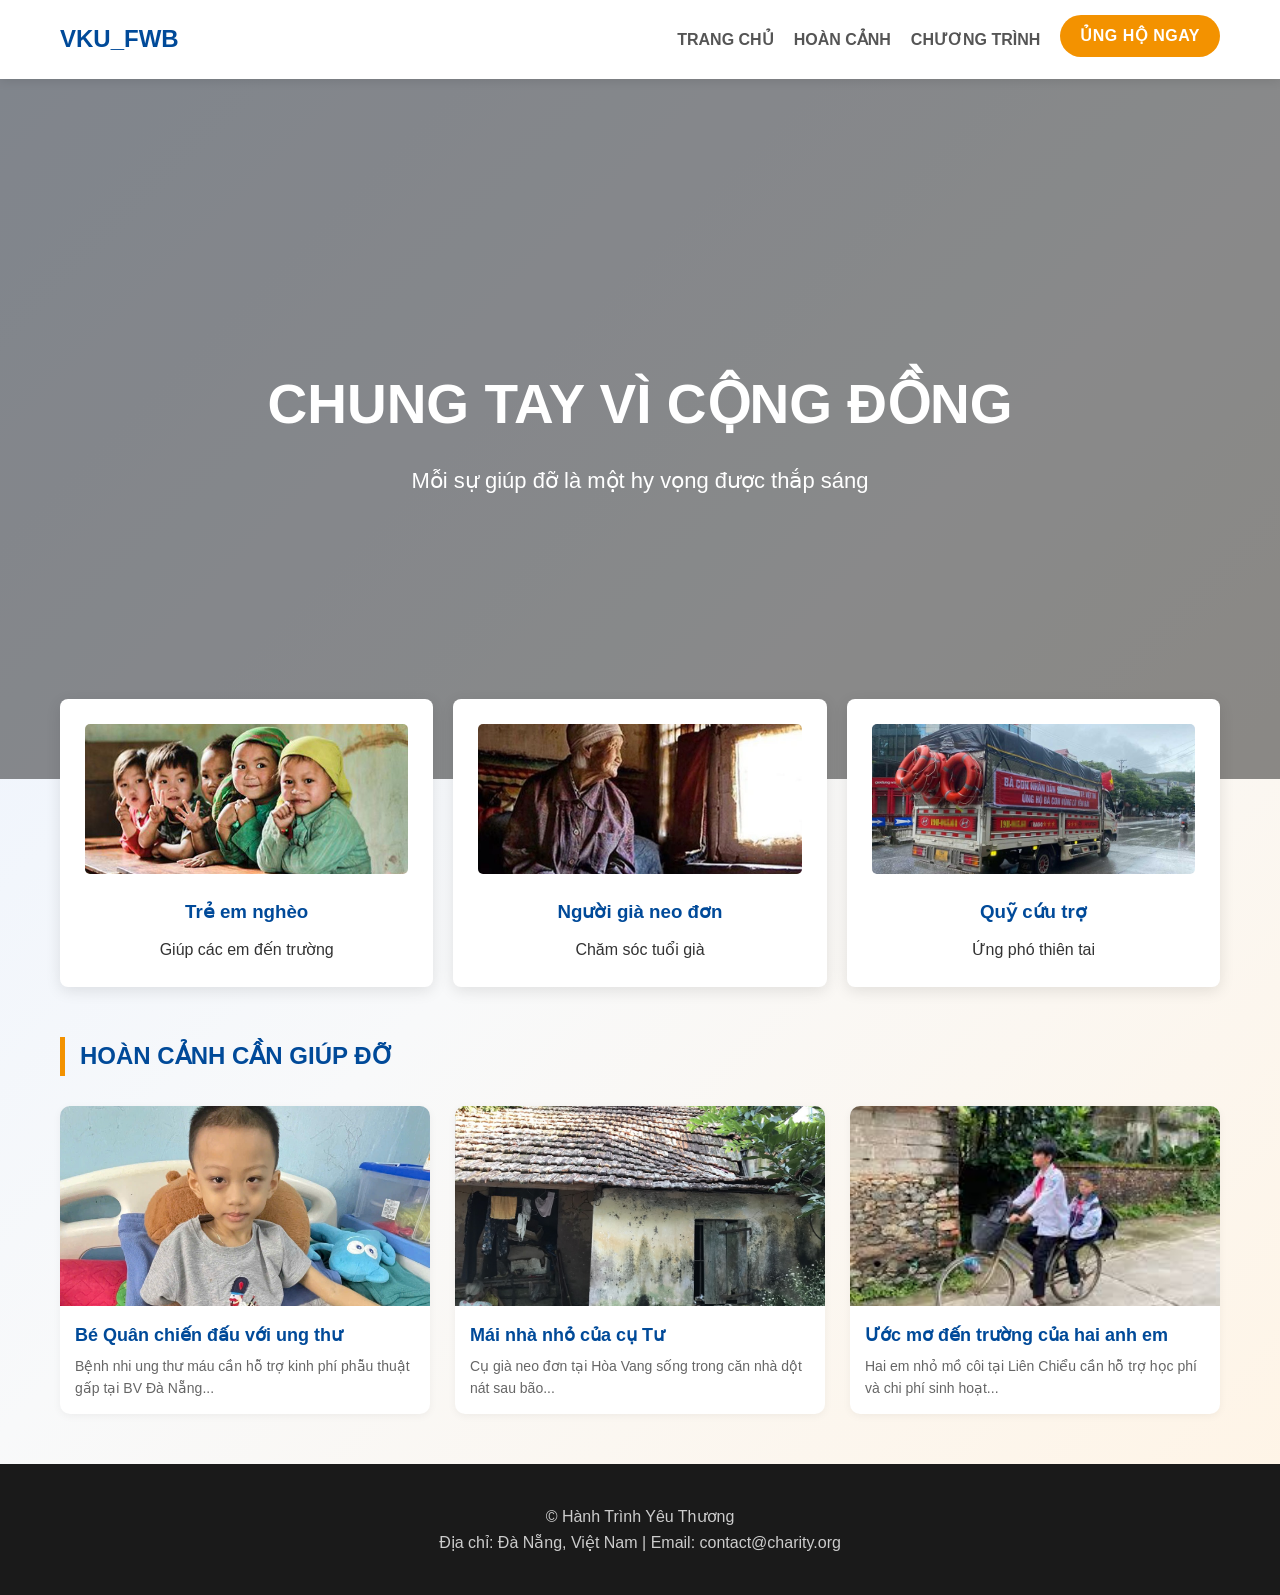
==== commit 42142b0a: "Update and rename trangchu.html to index.html" ====
--- a/index.html
+++ b/index.html
@@ -10,7 +10,7 @@
 
     <header>
         <div class="top-header">
-            <div class="logo">VKU_ALLSTARS</div>
+            <div class="logo">VKU_FWB</div>
             <nav>
                 <ul>
                     <li><a href="trangchu.html">TRANG CHỦ</a></li>
@@ -50,21 +50,21 @@
     <section class="services">
         <div class="box">
             <a href="danhsach2.html">
-                <img src="anh_lam_web\anh6.jpg" style="width:100%; height:150px; object-fit:cover; border-radius:5px; margin-bottom:15px;">
+                <img src="anh6.jpg" style="width:100%; height:150px; object-fit:cover; border-radius:5px; margin-bottom:15px;">
                 <h3>Trẻ em nghèo</h3>
                 <p>Giúp các em đến trường</p>
             </a>    
         </div>
         <div class="box">
             <a href="danhsach3.html">
-                <img src="anh_lam_web\anh17.webp" alt="Người già neo đơn" style="width:100%; height:150px; object-fit:cover; border-radius:5px; margin-bottom:15px;">
+                <img src="anh17.webp" alt="Người già neo đơn" style="width:100%; height:150px; object-fit:cover; border-radius:5px; margin-bottom:15px;">
                 <h3>Người già neo đơn</h3>
                 <p>Chăm sóc tuổi già</p>
             </a>    
         </div>
         <div class="box">
             <a href="danhsach4.html">
-                <img src="anh_lam_web\anh7.jpg" alt="Quỹ cứu trợ" style="width:100%; height:150px; object-fit:cover; border-radius:5px; margin-bottom:15px;">
+                <img src="anh7.jpg" alt="Quỹ cứu trợ" style="width:100%; height:150px; object-fit:cover; border-radius:5px; margin-bottom:15px;">
                 <h3>Quỹ cứu trợ</h3>
                 <p>Ứng phó thiên tai</p>
             </a>    
@@ -76,19 +76,19 @@
         <div class="news-container">
 
     <a href="#popup1" class="news-card">
-        <img src="anh_lam_web\anh18.webp" alt="hinh anh">
+        <img src="anh18.webp" alt="hinh anh">
         <h3>Bé Quân chiến đấu với ung thư</h3>
         <p>Bệnh nhi ung thư máu cần hỗ trợ kinh phí phẫu thuật gấp tại BV Đà Nẵng...</p>
     </a>
 
     <a href="#popup2" class="news-card">
-        <img src="anh_lam_web\anh20.jpg" alt="hinh anh">
+        <img src="anh20.jpg" alt="hinh anh">
         <h3>Mái nhà nhỏ của cụ Tư</h3>
         <p>Cụ già neo đơn tại Hòa Vang sống trong căn nhà dột nát sau bão...</p>
     </a>
 
     <a href="#popup3" class="news-card">
-        <img src="anh_lam_web\anh21.jpg" alt="hinh anh">
+        <img src="anh21.jpg" alt="hinh anh">
         <h3>Ước mơ đến trường của hai anh em</h3>
         <p>Hai em nhỏ mồ côi tại Liên Chiểu cần hỗ trợ học phí và chi phí sinh hoạt...</p>
     </a>
@@ -102,7 +102,7 @@
             <h2>Chi tiết hoàn cảnh</h2>
             <hr><br>
             <p>
-                <img src="anh_lam_web/anh18.webp" alt="">
+                <img src="anh18.webp" alt="">
     Bé Minh Quân, 7 tuổi, hiện đang điều trị bệnh ung thư máu tại
     Bệnh viện Đà Nẵng. Cha em làm phụ hồ, mẹ bán vé số nên thu nhập
     không ổn định. Suốt nhiều tháng qua, gia đình đã vay mượn khắp nơi
@@ -138,7 +138,7 @@
         <hr><br>
 
         <p>
-            <img src="anh_lam_web/anh20.jpg" alt="">
+            <img src="anh20.jpg" alt="">
             Cụ bà 78 tuổi hiện đang sống một mình tại huyện Hòa Vang.
             Sau đợt mưa bão vừa qua, căn nhà cấp 4 đã xuống cấp nghiêm trọng,
             mái tôn bị tốc, tường nứt và thường xuyên bị dột khi trời mưa.
@@ -166,7 +166,7 @@
         <hr><br>
 
         <p>
-            <img src="anh_lam_web/anh21.jpg" alt="">
+            <img src="anh21.jpg" alt="">
             Hai em nhỏ hiện đang sống cùng bà ngoại lớn tuổi tại quận Liên Chiểu.
             Gia đình không có nguồn thu nhập ổn định nên việc học tập gặp rất nhiều khó khăn.
             Các em cần được hỗ trợ học phí, sách vở và chi phí sinh hoạt hằng ngày.
@@ -186,4 +186,4 @@
     </footer>
 
 </body>
-</html>+</html>
